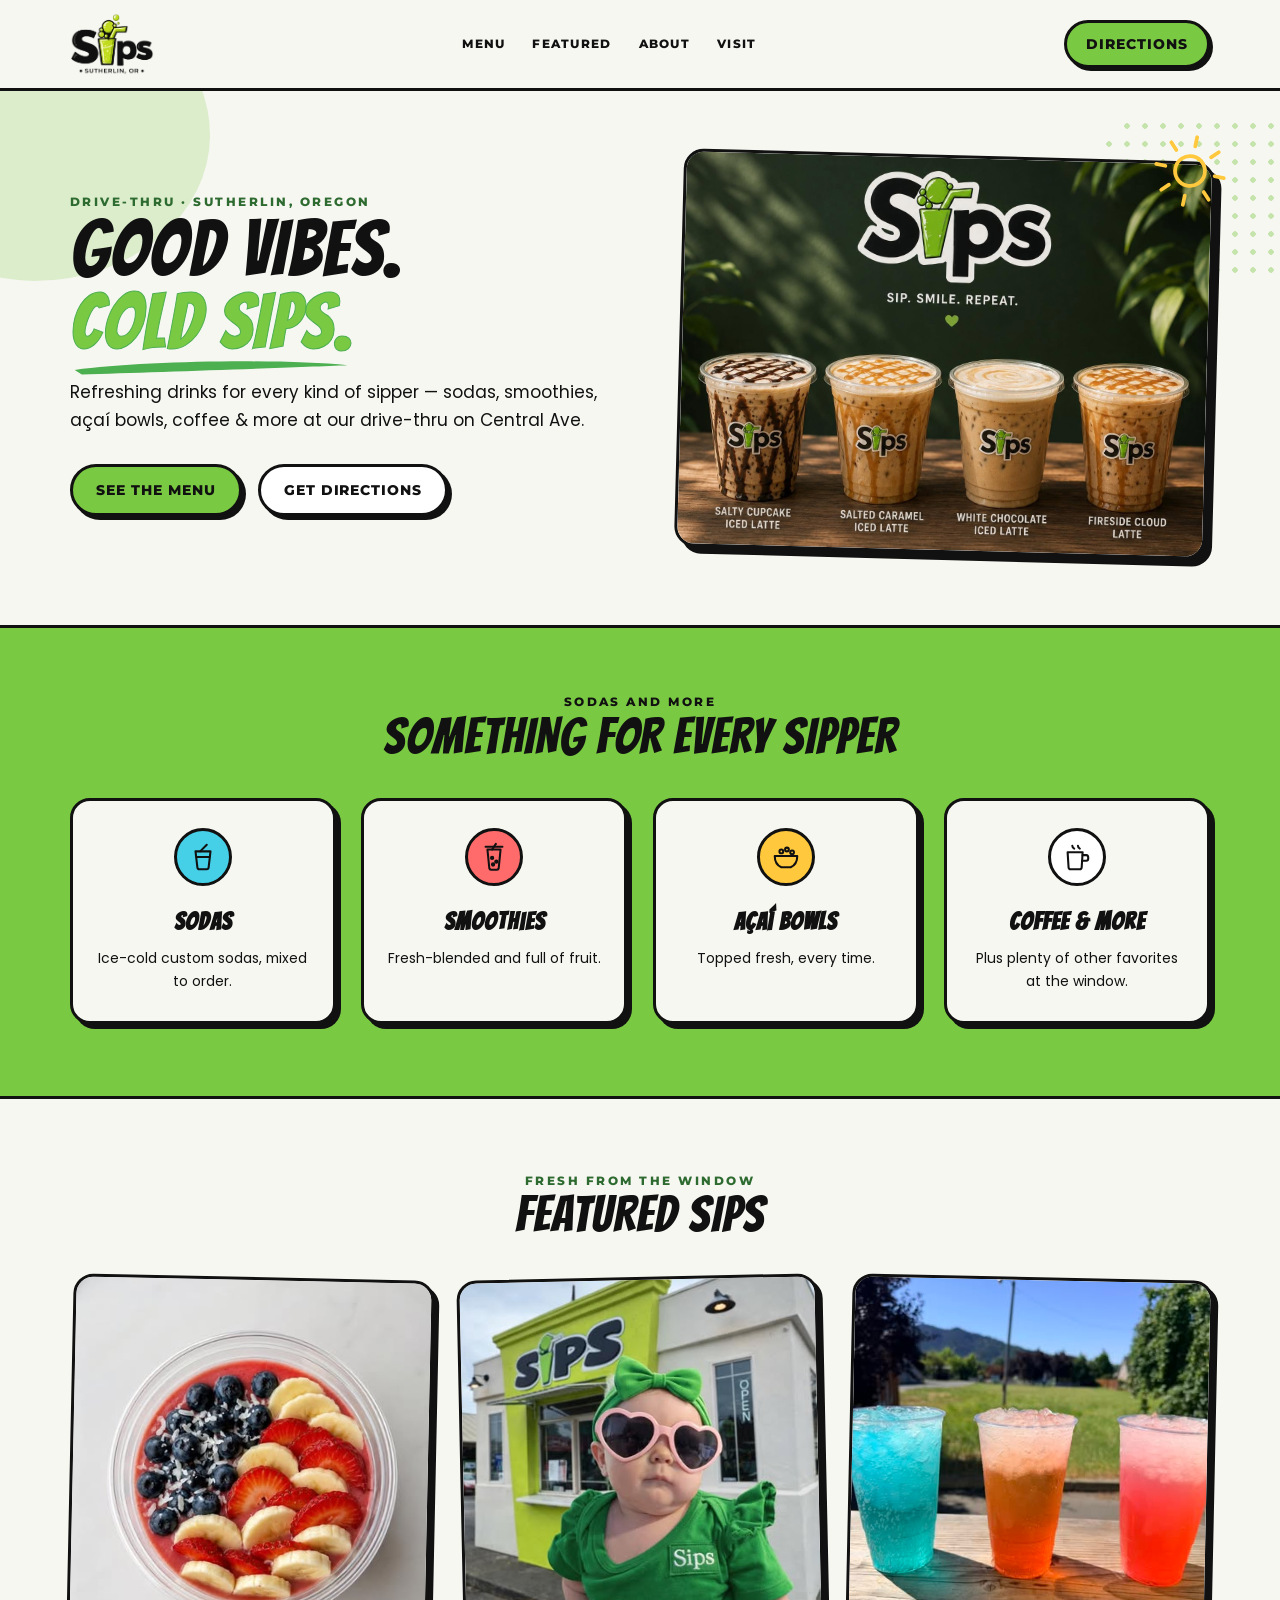
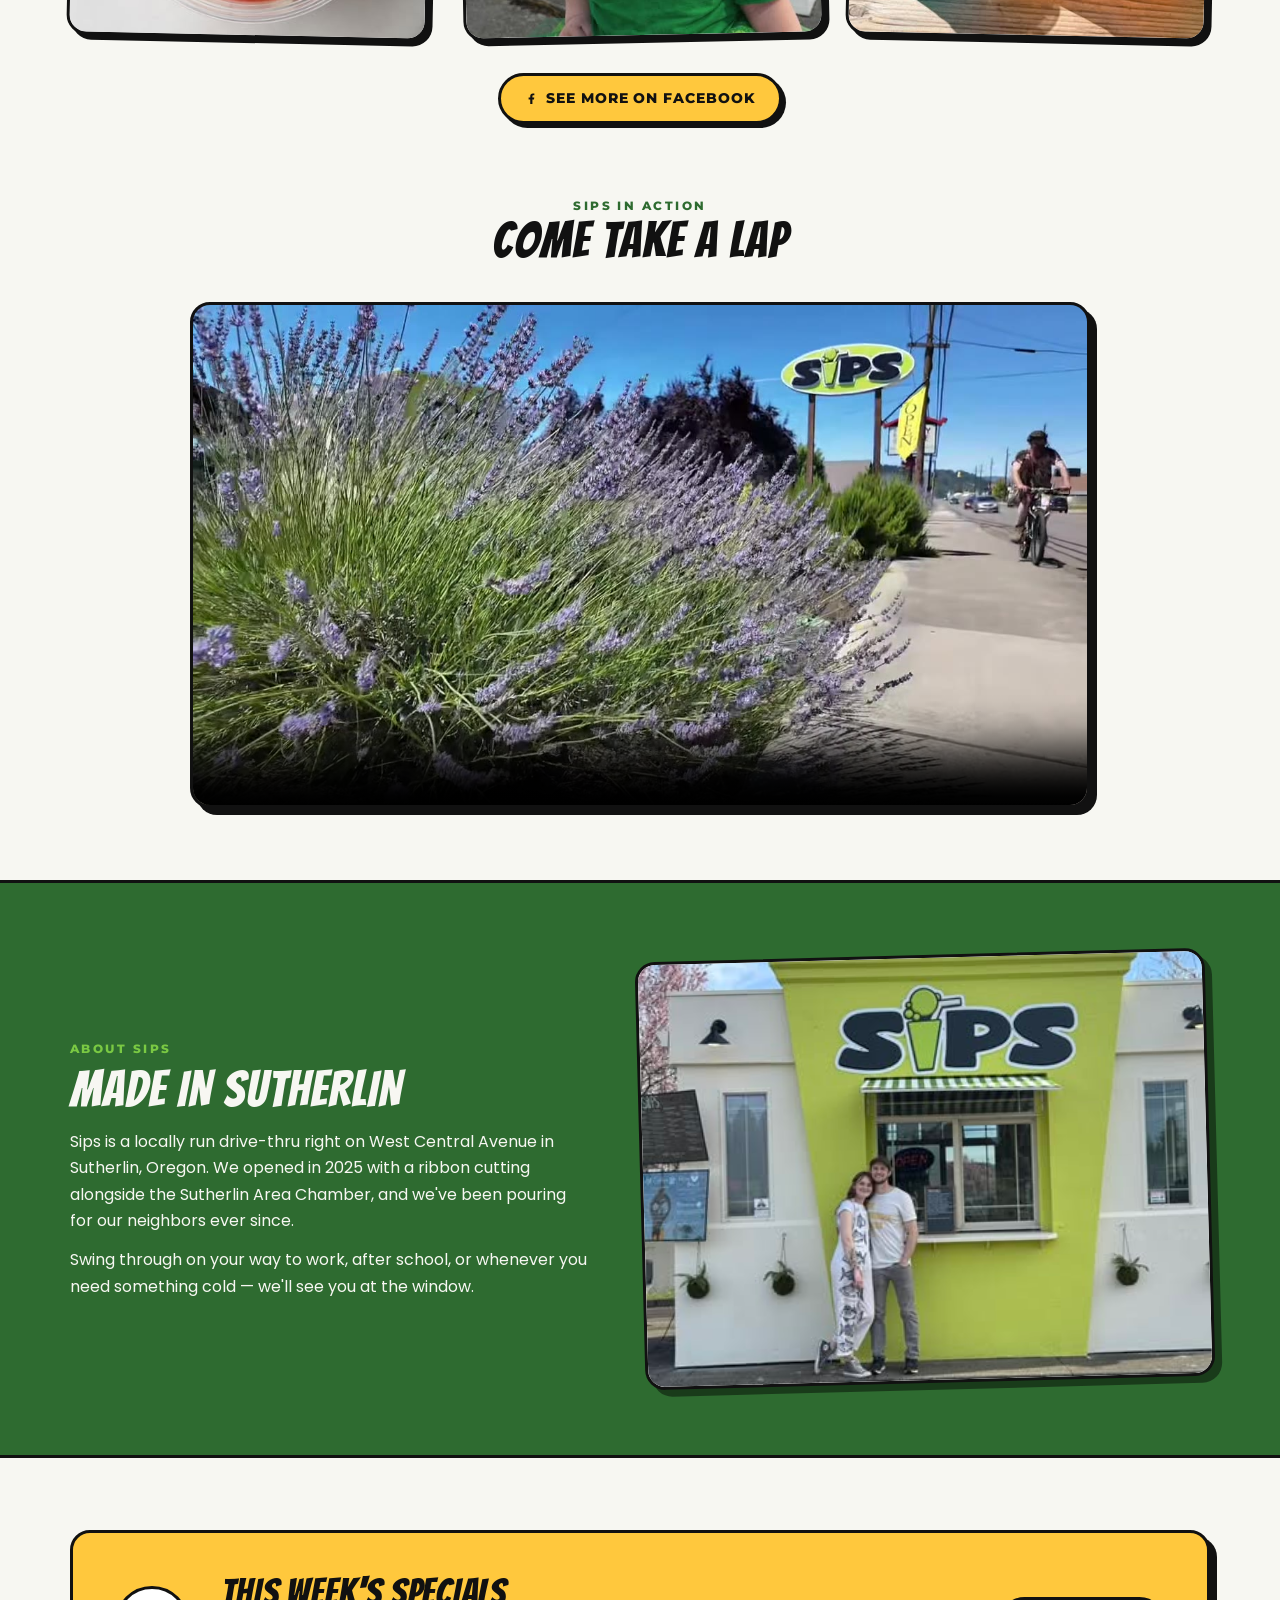
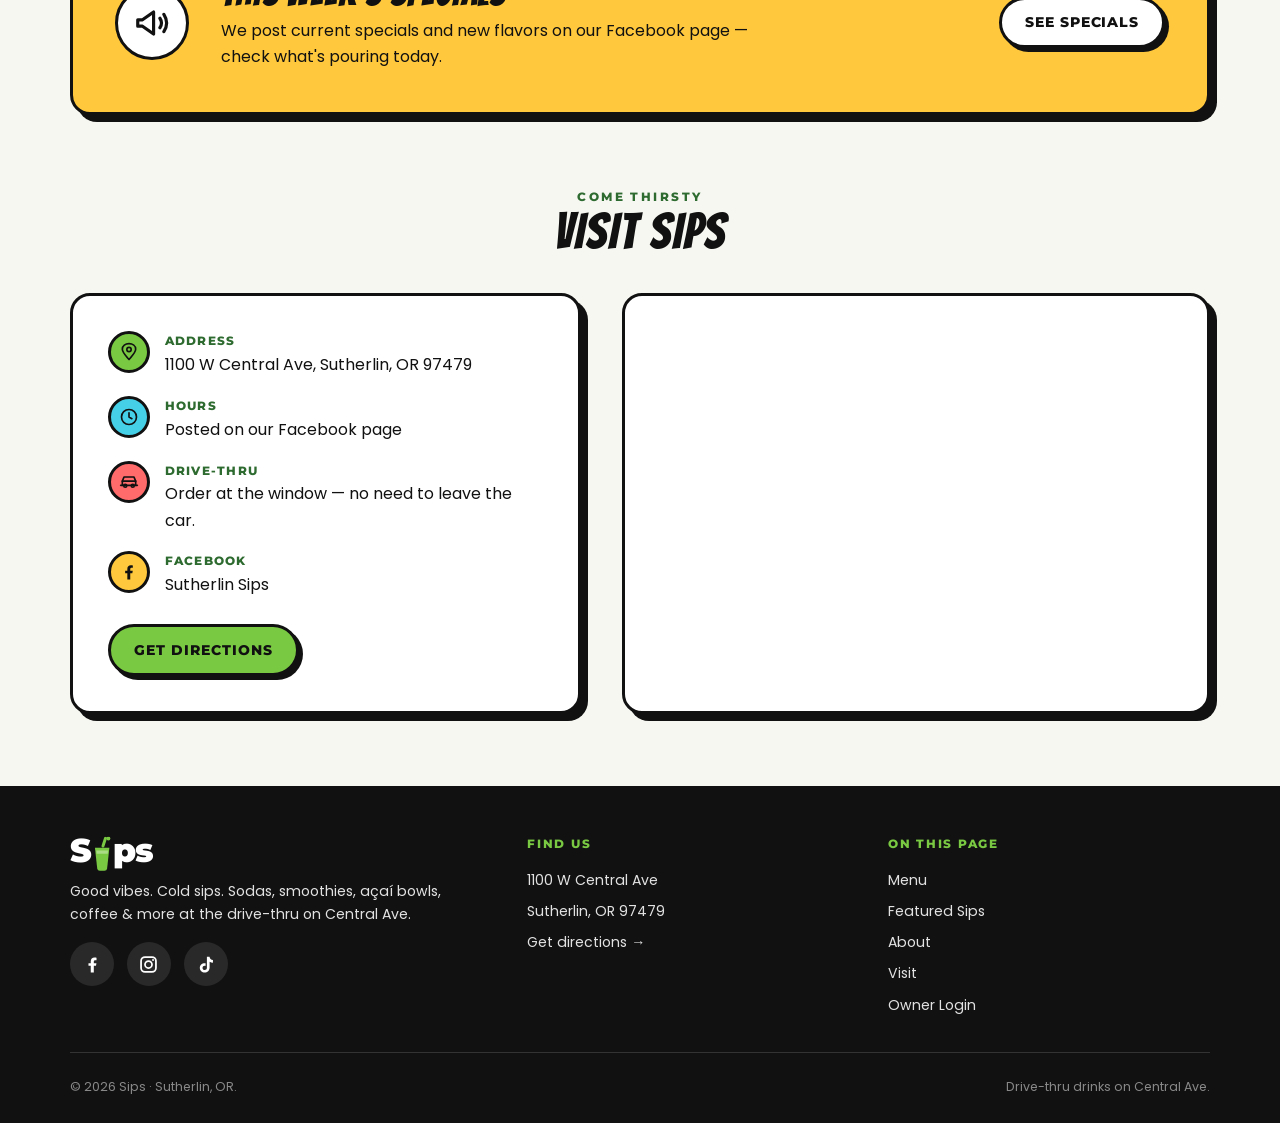
==== index.html @ de427a97 "Point site metadata at sutherlinsips.com Update og:image and the CMS site_url to the new custom doma" ====
<!DOCTYPE html>
<html lang="en">
<head>
  <meta charset="UTF-8" />
  <meta name="viewport" content="width=device-width, initial-scale=1.0" />
  <title>Sips — Sutherlin, OR | Sodas, Smoothies, Açaí Bowls &amp; More</title>
  <meta name="description" content="Good vibes. Cold sips. Sips is a drive-thru at 1100 W Central Ave in Sutherlin, Oregon serving sodas, smoothies, açaí bowls, coffee and more." />
  <meta property="og:title" content="Sips — Sutherlin, OR" />
  <meta property="og:description" content="Good vibes. Cold sips. Refreshing drinks for every kind of sipper." />
  <!-- Canonical home: sutherlinsips.com -->
  <meta property="og:image" content="https://sutherlinsips.com/assets/brand/banner.png" />
  <link rel="stylesheet" href="css/style.css" />
  <link rel="icon" type="image/svg+xml" href="assets/favicon.svg" />
</head>
<body>

  <header class="site-header">
    <div class="container header-inner">
      <!-- Real logo (assets/brand/logo.png); text wordmark shows until the file is added -->
      <a class="logo" href="#top" aria-label="Sips — Sutherlin, OR — home">
        <img class="logo-img" src="assets/brand/logo.png" alt="Sips — Sutherlin, OR" />
        <span class="logo-text"><span>S</span><svg class="logo-cup" aria-hidden="true"><use href="#logo-cup"></use></svg><span>ps</span></span>
      </a>
      <button class="nav-toggle" aria-label="Toggle navigation" aria-expanded="false">
        <span></span><span></span><span></span>
      </button>
      <nav class="main-nav" aria-label="Main navigation">
        <ul>
          <li><a href="#menu">Menu</a></li>
          <li><a href="#featured">Featured</a></li>
          <li><a href="#about">About</a></li>
          <li><a href="#visit">Visit</a></li>
        </ul>
      </nav>
      <a href="https://www.google.com/maps/dir/?api=1&amp;destination=1100+W+Central+Ave,+Sutherlin,+OR+97479" target="_blank" rel="noopener" class="btn btn-lime header-cta">Directions</a>
    </div>
  </header>

  <main id="top">

    <!-- 1. Hero -->
    <section class="hero">
      <div class="container hero-inner">
        <div class="hero-copy">
          <p class="eyebrow">Drive-thru · Sutherlin, Oregon</p>
          <h1 class="display hero-title">
            <span class="line">Good vibes.</span>
            <span class="line underlined">Cold sips.<svg class="brush-underline" aria-hidden="true"><use href="#brush"></use></svg></span>
          </h1>
          <p class="lead">Refreshing drinks for every kind of sipper — sodas, smoothies, açaí bowls, coffee &amp; more at our drive-thru on Central Ave.</p>
          <div class="hero-actions">
            <a href="#menu" class="btn btn-lime" data-edit-menu>See The Menu</a>
            <a href="https://www.google.com/maps/dir/?api=1&amp;destination=1100+W+Central+Ave,+Sutherlin,+OR+97479" target="_blank" rel="noopener" class="btn">Get Directions</a>
          </div>
        </div>
        <div class="hero-photo-wrap reveal">
          <svg class="hero-sticker" aria-hidden="true"><use href="#sun-line"></use></svg>
          <figure class="photo-frame hero-photo" data-label="Add photo: assets/photos/hero.jpg (the three drinks on the table)">
            <img src="assets/photos/hero.jpg" alt="Three colorful Sips drinks over crushed ice on a picnic table" />
          </figure>
        </div>
      </div>
    </section>

    <!-- 2. What Sips serves -->
    <section class="serves" id="menu">
      <div class="container">
        <div class="section-head">
          <p class="eyebrow">Sodas and more</p>
          <h2 class="display">Something for every sipper</h2>
        </div>
        <div class="serves-grid">
          <div class="serve-card reveal">
            <span class="badge-dot"><svg aria-hidden="true"><use href="#icon-soda"></use></svg></span>
            <h3>Sodas</h3>
            <p>Ice-cold custom sodas, mixed to order.</p>
          </div>
          <div class="serve-card reveal">
            <span class="badge-dot"><svg aria-hidden="true"><use href="#icon-smoothie"></use></svg></span>
            <h3>Smoothies</h3>
            <p>Fresh-blended and full of fruit.</p>
          </div>
          <div class="serve-card reveal">
            <span class="badge-dot"><svg aria-hidden="true"><use href="#icon-bowl"></use></svg></span>
            <h3>Açaí Bowls</h3>
            <p>Topped fresh, every time.</p>
          </div>
          <div class="serve-card reveal">
            <span class="badge-dot"><svg aria-hidden="true"><use href="#icon-coffee"></use></svg></span>
            <h3>Coffee &amp; More</h3>
            <p>Plus plenty of other favorites at the window.</p>
          </div>
        </div>
      </div>
    </section>

    <!-- 3. Featured drinks — real photos -->
    <section class="featured" id="featured">
      <div class="container">
        <div class="section-head">
          <p class="eyebrow">Fresh from the window</p>
          <h2 class="display">Featured sips</h2>
        </div>
        <div class="featured-grid">
          <figure class="photo-frame reveal" data-label="Add photo: assets/photos/featured-1.jpg (the açaí bowl)">
            <img src="assets/photos/featured-1.jpg" alt="An açaí bowl topped with blueberries, strawberries, banana, and coconut" />
          </figure>
          <figure class="photo-frame reveal" data-label="Add photo: assets/photos/featured-2.jpg (littlest Sips fan at the stand)">
            <img src="assets/photos/featured-2.jpg" alt="Sips' littlest fan in a green bow and heart sunglasses in front of the stand" />
          </figure>
          <figure class="photo-frame reveal" data-label="Add photo: assets/photos/featured-3.jpg (a drink close-up)">
            <img src="assets/photos/featured-3.jpg" alt="A featured Sips drink" />
          </figure>
        </div>
        <p class="featured-note">
          <a class="btn btn-yellow" href="https://www.facebook.com/profile.php?id=61573799062839" target="_blank" rel="noopener">
            <svg aria-hidden="true"><use href="#icon-facebook"></use></svg>
            See more on Facebook
          </a>
        </p>
      </div>
    </section>

    <!-- Sips in action — video -->
    <section class="video-section" id="video">
      <div class="container">
        <div class="section-head">
          <p class="eyebrow">Sips in action</p>
          <h2 class="display">Come take a lap</h2>
        </div>
        <figure class="photo-frame video-frame reveal" data-label="Add video: assets/video/sips.mp4 (or sips.mov)">
          <video controls playsinline preload="metadata" poster="assets/video/poster.jpg">
            <source src="assets/video/sips.mp4" type="video/mp4" />
          </video>
        </figure>
      </div>
    </section>

    <!-- 4. About Sips -->
    <section class="about" id="about">
      <div class="container about-inner">
        <div class="reveal">
          <p class="eyebrow">About Sips</p>
          <h2 class="display" data-edit-about-heading>Made in Sutherlin</h2>
          <!-- Editable via /admin — content lives in content/site.json -->
          <div data-edit-about-body>
            <p>Sips is a locally run drive-thru right on West Central Avenue in Sutherlin, Oregon. We opened in 2025 with a ribbon cutting alongside the Sutherlin Area Chamber, and we've been pouring for our neighbors ever since.</p>
            <p>Swing through on your way to work, after school, or whenever you need something cold — we'll see you at the window.</p>
          </div>
        </div>
        <figure class="photo-frame about-photo reveal" data-label="Add photo: assets/photos/about.jpg (the lime-green Sips stand)">
          <img src="assets/photos/about.jpg" alt="The lime-green Sips drive-thru stand in Sutherlin" />
        </figure>
      </div>
    </section>

    <!-- 5. Current promotion (reusable component)
         Populate ONLY with a confirmed active offer:
         replace the heading + text below and keep the same markup. -->
    <section class="promo" id="promo">
      <div class="container">
        <div class="promo-card reveal">
          <span class="promo-icon"><svg aria-hidden="true"><use href="#icon-megaphone"></use></svg></span>
          <div>
            <h2 class="display">This week's specials</h2>
            <p>We post current specials and new flavors on our Facebook page — check what's pouring today.</p>
          </div>
          <a class="btn" href="https://www.facebook.com/profile.php?id=61573799062839" target="_blank" rel="noopener" data-edit-specials>See Specials</a>
        </div>
      </div>
    </section>

    <!-- 6. Visit Sips -->
    <section class="visit" id="visit">
      <div class="container">
        <div class="section-head">
          <p class="eyebrow">Come thirsty</p>
          <h2 class="display">Visit Sips</h2>
        </div>
        <div class="visit-grid">
          <div class="visit-card reveal">
            <ul class="visit-list">
              <li>
                <span class="visit-icon"><svg aria-hidden="true"><use href="#icon-pin"></use></svg></span>
                <div>
                  <strong>Address</strong>
                  <a href="https://www.google.com/maps/search/?api=1&amp;query=1100+W+Central+Ave,+Sutherlin,+OR+97479" target="_blank" rel="noopener">1100 W Central Ave, Sutherlin, OR 97479</a>
                </div>
              </li>
              <li>
                <span class="visit-icon"><svg aria-hidden="true"><use href="#icon-clock"></use></svg></span>
                <div>
                  <strong>Hours</strong>
                  <!-- EDITABLE: replace with confirmed hours when available -->
                  <span>Posted on our <a href="https://www.facebook.com/profile.php?id=61573799062839" target="_blank" rel="noopener">Facebook page</a></span>
                </div>
              </li>
              <li>
                <span class="visit-icon"><svg aria-hidden="true"><use href="#icon-car"></use></svg></span>
                <div>
                  <strong>Drive-thru</strong>
                  <span>Order at the window — no need to leave the car.</span>
                </div>
              </li>
              <li>
                <span class="visit-icon"><svg aria-hidden="true"><use href="#icon-facebook"></use></svg></span>
                <div>
                  <strong>Facebook</strong>
                  <a href="https://www.facebook.com/profile.php?id=61573799062839" target="_blank" rel="noopener">Sutherlin Sips</a>
                </div>
              </li>
            </ul>
            <div class="visit-actions">
              <a href="https://www.google.com/maps/dir/?api=1&amp;destination=1100+W+Central+Ave,+Sutherlin,+OR+97479" target="_blank" rel="noopener" class="btn btn-lime">Get Directions</a>
            </div>
          </div>
          <div class="photo-frame map-frame reveal">
            <iframe
              src="https://www.google.com/maps?q=1100+W+Central+Ave,+Sutherlin,+OR+97479&amp;output=embed"
              title="Map to Sips, 1100 W Central Ave, Sutherlin, OR"
              loading="lazy"
              referrerpolicy="no-referrer-when-downgrade"
              allowfullscreen></iframe>
          </div>
        </div>
      </div>
    </section>

  </main>

  <!-- 7. Footer -->
  <footer class="site-footer">
    <div class="container">
      <div class="footer-grid">
        <div>
          <a class="logo logo-footer" href="#top" aria-label="Sips — Sutherlin, OR — home">
            <span class="logo-text"><span>S</span><svg class="logo-cup" aria-hidden="true"><use href="#logo-cup"></use></svg><span>ps</span></span>
          </a>
          <p>Good vibes. Cold sips. Sodas, smoothies, açaí bowls, coffee &amp; more at the drive-thru on Central Ave.</p>
          <div class="social-links">
            <a href="https://www.facebook.com/profile.php?id=61573799062839" target="_blank" rel="noopener" aria-label="Sips on Facebook"><svg><use href="#icon-facebook"></use></svg></a>
            <a href="https://www.instagram.com/sutherlinsips/" target="_blank" rel="noopener" aria-label="Sips on Instagram"><svg><use href="#icon-instagram"></use></svg></a>
            <a href="https://www.tiktok.com/@sutherlinsips" target="_blank" rel="noopener" aria-label="Sips on TikTok"><svg><use href="#icon-tiktok"></use></svg></a>
          </div>
        </div>
        <div>
          <h4>Find Us</h4>
          <ul>
            <li>1100 W Central Ave</li>
            <li>Sutherlin, OR 97479</li>
            <li><a href="https://www.google.com/maps/dir/?api=1&amp;destination=1100+W+Central+Ave,+Sutherlin,+OR+97479" target="_blank" rel="noopener">Get directions →</a></li>
          </ul>
        </div>
        <div>
          <h4>On This Page</h4>
          <ul>
            <li><a href="#menu">Menu</a></li>
            <li><a href="#featured">Featured Sips</a></li>
            <li><a href="#about">About</a></li>
            <li><a href="#visit">Visit</a></li>
            <li><a href="admin/">Owner Login</a></li>
          </ul>
        </div>
      </div>
      <div class="footer-bottom">
        <span>© <span data-year>2026</span> Sips · Sutherlin, OR.</span>
        <span>Drive-thru drinks on Central Ave.</span>
      </div>
    </div>
  </footer>

  <script src="js/main.js"></script>
  <script src="js/game.js"></script>
</body>
</html>
---- css/style.css ----
/* ============================================================
   SUTHERLIN SIPS — single-page site
   Brand system: lime · deep green · ink · cream,
   controlled aqua / coral / yellow accents,
   rounded image containers, dark outlines, offset shadows.
   Type: Bangers display · Montserrat headings · Poppins body
   ============================================================ */

@font-face {
  font-family: "Bangers";
  font-style: normal;
  font-weight: 400;
  font-display: swap;
  src: url("../assets/fonts/bangers-400.woff2") format("woff2");
}

@font-face {
  font-family: "Montserrat";
  font-style: normal;
  font-weight: 800 900;
  font-display: swap;
  src: url("../assets/fonts/montserrat-800.woff2") format("woff2");
}

@font-face {
  font-family: "Poppins";
  font-style: normal;
  font-weight: 400;
  font-display: swap;
  src: url("../assets/fonts/poppins-400.woff2") format("woff2");
}

@font-face {
  font-family: "Poppins";
  font-style: normal;
  font-weight: 500;
  font-display: swap;
  src: url("../assets/fonts/poppins-500.woff2") format("woff2");
}

@font-face {
  font-family: "Poppins";
  font-style: normal;
  font-weight: 600;
  font-display: swap;
  src: url("../assets/fonts/poppins-600.woff2") format("woff2");
}

:root {
  --lime: #7ac943;
  --green: #4caf50;
  --deep: #2e6b30;
  --ink: #111111;
  --cream: #f7f7f2;
  --white: #ffffff;
  --aqua: #45d0e8;
  --coral: #ff6b6b;
  --yellow: #ffc83d;
  --radius: 20px;
  --outline: 3px solid var(--ink);
  --shadow-offset: 7px 7px 0 var(--ink);
  --font-display: "Bangers", "Montserrat", sans-serif;
  --font-heading: "Montserrat", sans-serif;
  --font-body: "Poppins", sans-serif;
}

* {
  margin: 0;
  padding: 0;
  box-sizing: border-box;
}

html {
  scroll-behavior: smooth;
  scroll-padding-top: 90px;
}

body {
  font-family: var(--font-body);
  color: var(--ink);
  background: var(--cream);
  line-height: 1.65;
  overflow-x: hidden;
}

img,
svg,
iframe {
  max-width: 100%;
  display: block;
}

a {
  color: inherit;
  text-decoration: none;
}

ul {
  list-style: none;
}

.container {
  width: min(1140px, 92%);
  margin-inline: auto;
}

/* ---------- Type ---------- */

.display {
  font-family: var(--font-display);
  font-weight: 400;
  letter-spacing: 0.02em;
  line-height: 0.95;
  text-transform: uppercase;
}

h1.display {
  font-size: clamp(2.9rem, 6.5vw, 4.8rem);
}

h2.display {
  font-size: clamp(2.1rem, 4.5vw, 3.1rem);
}

.eyebrow {
  font-family: var(--font-heading);
  font-weight: 800;
  text-transform: uppercase;
  letter-spacing: 0.2em;
  font-size: 0.78rem;
  color: var(--deep);
}

.lead {
  font-size: 1.06rem;
  max-width: 50ch;
}

/* ---------- Buttons ---------- */

.btn {
  display: inline-flex;
  align-items: center;
  gap: 0.5em;
  font-family: var(--font-heading);
  font-weight: 800;
  font-size: 0.85rem;
  letter-spacing: 0.07em;
  text-transform: uppercase;
  padding: 0.85em 1.7em;
  border-radius: 999px;
  border: var(--outline);
  box-shadow: 4px 4px 0 var(--ink);
  cursor: pointer;
  transition: transform 0.12s ease, box-shadow 0.12s ease;
  background: var(--white);
  color: var(--ink);
}

.btn:hover {
  transform: translate(2px, 2px);
  box-shadow: 2px 2px 0 var(--ink);
}

.btn:active {
  transform: translate(4px, 4px);
  box-shadow: 0 0 0 var(--ink);
}

.btn-lime {
  background: var(--lime);
}

.btn-yellow {
  background: var(--yellow);
}

.btn svg {
  width: 1.1em;
  height: 1.1em;
}

/* ---------- Header ---------- */

.site-header {
  position: sticky;
  top: 0;
  z-index: 50;
  background: var(--cream);
  border-bottom: var(--outline);
}

.header-inner {
  display: flex;
  align-items: center;
  justify-content: space-between;
  gap: 1.4rem;
  padding: 0.8rem 0;
}

.logo {
  display: inline-flex;
  align-items: center;
  font-family: var(--font-heading);
  font-weight: 900;
  font-size: 2.05rem;
  letter-spacing: -0.03em;
  line-height: 1;
}

/* Real logo image; on the light header, multiply hides a white background */
.logo-img {
  height: 62px;
  width: auto;
  mix-blend-mode: multiply;
}

/* Text wordmark fallback — shown only until assets/brand/logo.png exists */
.logo .logo-text {
  display: none;
  align-items: baseline;
}

.logo.logo-missing .logo-img {
  display: none;
}

.logo.logo-missing .logo-text,
.logo-footer .logo-text {
  display: inline-flex;
}

.logo .logo-cup {
  width: 0.62em;
  height: 1.06em;
  margin: 0 0.03em;
  align-self: flex-end;
  transform: translateY(0.08em);
}

.main-nav ul {
  display: flex;
  gap: 1.7rem;
}

.main-nav a {
  font-family: var(--font-heading);
  font-weight: 800;
  font-size: 0.78rem;
  letter-spacing: 0.1em;
  text-transform: uppercase;
  padding: 0.4rem 0;
  transition: color 0.15s ease;
}

.main-nav a:hover {
  color: var(--deep);
}

.header-cta {
  box-shadow: 3px 3px 0 var(--ink);
  padding: 0.7em 1.4em;
}

.nav-toggle {
  display: none;
  background: none;
  border: 0;
  cursor: pointer;
  padding: 0.4rem;
}

.nav-toggle span {
  display: block;
  width: 26px;
  height: 3px;
  background: var(--ink);
  margin: 5px 0;
  border-radius: 2px;
}

/* ---------- Photo frames ---------- */

.photo-frame {
  position: relative;
  border: var(--outline);
  border-radius: var(--radius);
  overflow: hidden;
  background: var(--white);
  box-shadow: var(--shadow-offset);
}

.photo-frame img {
  width: 100%;
  height: 100%;
  object-fit: cover;
  display: block;
}

/* Missing-photo state: shown until a real photo file is added */
.photo-frame.missing img {
  display: none;
}

.photo-frame.missing::after {
  content: "📷  " attr(data-label);
  position: absolute;
  inset: 0;
  display: grid;
  place-items: center;
  padding: 1rem;
  text-align: center;
  font-family: var(--font-heading);
  font-weight: 800;
  font-size: 0.8rem;
  letter-spacing: 0.06em;
  text-transform: uppercase;
  color: var(--deep);
  background:
    repeating-linear-gradient(
      -45deg,
      rgba(122, 201, 67, 0.12),
      rgba(122, 201, 67, 0.12) 14px,
      rgba(122, 201, 67, 0.22) 14px,
      rgba(122, 201, 67, 0.22) 28px
    ),
    var(--cream);
}

/* ---------- Hero ---------- */

.hero {
  padding: 4rem 0 4.5rem;
  position: relative;
}

/* Organic lime blob + halftone dots, echoing the banner artwork */
.hero::before {
  content: "";
  position: absolute;
  top: -90px;
  left: -110px;
  width: 320px;
  height: 280px;
  background: var(--lime);
  opacity: 0.22;
  border-radius: 58% 42% 55% 45% / 55% 48% 52% 45%;
  pointer-events: none;
}

.hero::after {
  content: "";
  position: absolute;
  top: 26px;
  right: -50px;
  width: 230px;
  height: 160px;
  background-image: radial-gradient(var(--lime) 2.5px, transparent 3px);
  background-size: 18px 18px;
  opacity: 0.4;
  border-radius: 40px;
  pointer-events: none;
}

.hero-inner {
  position: relative;
  z-index: 1;
  display: grid;
  grid-template-columns: 1.05fr 1fr;
  gap: 3.2rem;
  align-items: center;
}

.hero-title .line {
  display: block;
  white-space: nowrap;
}

.hero .lead {
  margin: 1.3rem 0 1.8rem;
}

.hero-actions {
  display: flex;
  flex-wrap: wrap;
  gap: 1rem;
}

.hero-photo {
  aspect-ratio: 4 / 3;
  rotate: 1.5deg;
}

.hero-photo-wrap {
  position: relative;
}

.hero-sticker {
  position: absolute;
  width: 84px;
  height: 84px;
  right: -22px;
  top: -26px;
  rotate: 12deg;
  z-index: 2;
}

/* "Cold sips." in lime, per the banner artwork */
.hero-title .underlined {
  position: relative;
  display: inline-block;
  color: var(--lime);
  -webkit-text-stroke: 1px var(--green);
}

.brush-underline {
  position: absolute;
  left: 0;
  bottom: -0.26em;
  width: 100%;
  height: 0.3em;
  color: var(--green);
}

/* ---------- Section headers ---------- */

.section-head {
  text-align: center;
  margin-bottom: 2.4rem;
}

.section-head .lead {
  margin: 0.7rem auto 0;
}

/* ---------- Serves ---------- */

.serves {
  background: var(--lime);
  border-top: var(--outline);
  border-bottom: var(--outline);
  padding: 4rem 0 4.5rem;
}

.serves .eyebrow {
  color: var(--ink);
}

.serves-grid {
  display: grid;
  grid-template-columns: repeat(4, 1fr);
  gap: 1.6rem;
}

.serve-card {
  background: var(--cream);
  border: var(--outline);
  border-radius: var(--radius);
  box-shadow: 5px 5px 0 var(--ink);
  padding: 1.7rem 1.4rem;
  text-align: center;
  transition: transform 0.15s ease, box-shadow 0.15s ease;
}

.serve-card:hover {
  transform: translate(-2px, -2px);
  box-shadow: 7px 7px 0 var(--ink);
}

.serve-card .badge-dot {
  width: 58px;
  height: 58px;
  margin: 0 auto 1rem;
  border-radius: 50%;
  border: var(--outline);
  display: grid;
  place-items: center;
}

.serve-card:nth-child(1) .badge-dot { background: var(--aqua); }
.serve-card:nth-child(2) .badge-dot { background: var(--coral); }
.serve-card:nth-child(3) .badge-dot { background: var(--yellow); }
.serve-card:nth-child(4) .badge-dot { background: var(--white); }

.serve-card .badge-dot svg {
  width: 30px;
  height: 30px;
  color: var(--ink);
}

.serve-card h3 {
  font-family: var(--font-display);
  font-size: 1.5rem;
  letter-spacing: 0.04em;
}

.serve-card p {
  font-size: 0.87rem;
  margin-top: 0.35rem;
}

/* ---------- Featured photos ---------- */

.featured {
  padding: 4.5rem 0;
}

.featured-grid {
  display: grid;
  grid-template-columns: repeat(3, 1fr);
  gap: 1.8rem;
}

.featured-grid .photo-frame {
  aspect-ratio: 1 / 1;
  box-shadow: 5px 5px 0 var(--ink);
}

.featured-grid .photo-frame:nth-child(even) {
  rotate: -1.2deg;
}

.featured-grid .photo-frame:nth-child(odd) {
  rotate: 1.2deg;
}

.featured-note {
  text-align: center;
  margin-top: 2.2rem;
}

/* ---------- Video ---------- */

.video-section {
  padding: 0 0 4.5rem;
}

.video-frame {
  aspect-ratio: 16 / 9;
  max-width: 900px;
  margin-inline: auto;
  background: var(--ink);
}

.video-frame video {
  width: 100%;
  height: 100%;
  object-fit: cover;
  display: block;
}

.video-frame.missing video {
  display: none;
}

/* Hide the video section when no video is playable */
.video-section.hidden {
  display: none;
}

/* ---------- About ---------- */

.about {
  background: var(--deep);
  color: var(--cream);
  border-top: var(--outline);
  border-bottom: var(--outline);
  padding: 4.5rem 0;
}

.about-inner {
  display: grid;
  grid-template-columns: 1fr 1.1fr;
  gap: 3.2rem;
  align-items: center;
}

.about .eyebrow {
  color: var(--lime);
}

.about h2 {
  margin: 0.4rem 0 1rem;
}

.about p + p {
  margin-top: 0.8rem;
}

.about-photo {
  aspect-ratio: 4 / 3;
  rotate: -1.5deg;
  box-shadow: 7px 7px 0 rgba(0, 0, 0, 0.45);
}

/* ---------- Promo ---------- */

.promo {
  padding: 4.5rem 0 0;
}

.promo-card {
  background: var(--yellow);
  border: var(--outline);
  border-radius: var(--radius);
  box-shadow: var(--shadow-offset);
  padding: 2.6rem;
  display: grid;
  grid-template-columns: auto 1fr auto;
  gap: 2rem;
  align-items: center;
}

.promo-card .promo-icon {
  width: 74px;
  height: 74px;
  border-radius: 50%;
  border: var(--outline);
  background: var(--white);
  display: grid;
  place-items: center;
  flex-shrink: 0;
}

.promo-card .promo-icon svg {
  width: 38px;
  height: 38px;
}

.promo-card h2 {
  font-size: clamp(1.7rem, 3.2vw, 2.4rem);
}

.promo-card p {
  margin-top: 0.4rem;
  max-width: 54ch;
}

/* ---------- Visit ---------- */

.visit {
  padding: 4.5rem 0;
}

.visit-grid {
  display: grid;
  grid-template-columns: 1fr 1.15fr;
  gap: 2.6rem;
  align-items: stretch;
}

.visit-card {
  background: var(--white);
  border: var(--outline);
  border-radius: var(--radius);
  box-shadow: var(--shadow-offset);
  padding: 2.2rem;
}

.visit-card h2 {
  margin-bottom: 1.2rem;
}

.visit-list {
  display: grid;
  gap: 1.1rem;
}

.visit-list li {
  display: flex;
  gap: 0.9rem;
  align-items: flex-start;
}

.visit-list .visit-icon {
  width: 42px;
  height: 42px;
  flex-shrink: 0;
  border-radius: 50%;
  border: var(--outline);
  background: var(--lime);
  display: grid;
  place-items: center;
}

.visit-list li:nth-child(2) .visit-icon { background: var(--aqua); }
.visit-list li:nth-child(3) .visit-icon { background: var(--coral); }
.visit-list li:nth-child(4) .visit-icon { background: var(--yellow); }

.visit-list svg {
  width: 20px;
  height: 20px;
  color: var(--ink);
}

.visit-list strong {
  font-family: var(--font-heading);
  font-weight: 800;
  font-size: 0.78rem;
  letter-spacing: 0.1em;
  text-transform: uppercase;
  display: block;
  color: var(--deep);
}

.visit-list a:hover {
  text-decoration: underline;
}

.visit-actions {
  display: flex;
  flex-wrap: wrap;
  gap: 0.9rem;
  margin-top: 1.6rem;
}

.map-frame {
  overflow: hidden;
  min-height: 340px;
}

.map-frame iframe {
  width: 100%;
  height: 100%;
  min-height: 340px;
  border: 0;
}

/* ---------- Footer ---------- */

.site-footer {
  background: var(--ink);
  color: rgba(255, 255, 255, 0.88);
  padding: 3rem 0 1.6rem;
}

.footer-grid {
  display: grid;
  grid-template-columns: 1.3fr 1fr 1fr;
  gap: 2.4rem;
  padding-bottom: 2.2rem;
  border-bottom: 1px solid rgba(255, 255, 255, 0.14);
}

.site-footer .logo {
  color: var(--white);
  margin-bottom: 0.7rem;
}

.site-footer p {
  font-size: 0.88rem;
}

.footer-grid h4 {
  font-family: var(--font-heading);
  font-weight: 800;
  font-size: 0.78rem;
  letter-spacing: 0.14em;
  text-transform: uppercase;
  color: var(--lime);
  margin-bottom: 0.9rem;
}

.footer-grid ul {
  display: grid;
  gap: 0.5rem;
  font-size: 0.88rem;
}

.footer-grid a:hover {
  color: var(--lime);
}

.social-links {
  display: flex;
  gap: 0.8rem;
  margin-top: 1rem;
}

.social-links a {
  display: grid;
  place-items: center;
  width: 44px;
  height: 44px;
  border-radius: 50%;
  background: rgba(255, 255, 255, 0.1);
  color: var(--white);
  transition: background 0.15s ease, transform 0.15s ease;
}

.social-links a:hover {
  background: var(--lime);
  color: var(--ink);
  transform: translateY(-3px);
}

.social-links svg {
  width: 21px;
  height: 21px;
}

.footer-bottom {
  padding-top: 1.5rem;
  display: flex;
  justify-content: space-between;
  gap: 1rem;
  font-size: 0.78rem;
  color: rgba(255, 255, 255, 0.5);
}

/* ---------- Secret Sips Catch (hidden game) ---------- */

.sc-overlay {
  position: fixed;
  inset: 0;
  z-index: 999;
  display: flex;
  flex-direction: column;
  background:
    radial-gradient(rgba(122, 201, 67, 0.14) 2.5px, transparent 3px);
  background-size: 22px 22px;
  background-color: var(--cream);
}

.sc-topbar {
  display: flex;
  align-items: center;
  gap: 1.2rem;
  padding: 0.8rem 1.2rem;
  border-bottom: var(--outline);
  background: var(--cream);
}

.sc-title {
  font-size: 1.5rem;
}

.sc-score {
  font-family: var(--font-heading);
  font-weight: 800;
  font-size: 0.9rem;
  text-transform: uppercase;
  letter-spacing: 0.06em;
  margin-left: auto;
}

.sc-lives {
  display: flex;
  gap: 0.3rem;
}

.sc-life {
  width: 26px;
  height: 26px;
  color: var(--coral);
}

.sc-life.lost {
  color: rgba(17, 17, 17, 0.15);
}

.sc-close {
  font-size: 1.8rem;
  line-height: 1;
  background: var(--white);
  border: var(--outline);
  border-radius: 50%;
  width: 42px;
  height: 42px;
  cursor: pointer;
  box-shadow: 3px 3px 0 var(--ink);
}

.sc-arena {
  position: relative;
  flex: 1;
  overflow: hidden;
  touch-action: none;
  cursor: none;
}

.sc-cup {
  position: absolute;
  bottom: 6px;
  left: 0;
  width: 96px;
  height: 110px;
  will-change: transform;
  pointer-events: none;
}

.sc-item {
  position: absolute;
  top: 0;
  width: 52px;
  height: 52px;
  padding: 7px;
  border-radius: 50%;
  border: var(--outline);
  box-shadow: 3px 3px 0 rgba(17, 17, 17, 0.5);
  will-change: transform;
  pointer-events: none;
}

.sc-item svg {
  width: 100%;
  height: 100%;
}

.sc-item.sc-caught {
  transition: scale 0.22s ease, opacity 0.22s ease;
  scale: 1.6;
  opacity: 0;
}

.sc-modal {
  position: absolute;
  inset: 0;
  display: grid;
  place-items: center;
  padding: 1.5rem;
  background: rgba(247, 247, 242, 0.75);
  z-index: 3;
}

.sc-card {
  max-width: 460px;
  background: var(--white);
  border: var(--outline);
  border-radius: var(--radius);
  box-shadow: var(--shadow-offset);
  padding: 2.2rem;
  text-align: center;
}

.sc-card h2 {
  font-size: 2rem;
  margin-bottom: 0.7rem;
}

.sc-card p {
  font-size: 0.95rem;
}

.sc-card-actions {
  display: flex;
  flex-wrap: wrap;
  justify-content: center;
  gap: 0.9rem;
  margin-top: 1.5rem;
}

/* ---------- Reveal ---------- */

.reveal {
  opacity: 0;
  transform: translateY(22px);
  transition: opacity 0.6s ease, transform 0.6s ease;
}

.reveal.visible {
  opacity: 1;
  transform: none;
}

@media (prefers-reduced-motion: reduce) {
  .reveal {
    opacity: 1;
    transform: none;
    transition: none;
  }
}

/* ---------- Responsive ---------- */

@media (max-width: 960px) {
  .hero-inner,
  .about-inner,
  .visit-grid {
    grid-template-columns: 1fr;
  }

  .serves-grid {
    grid-template-columns: repeat(2, 1fr);
  }

  .featured-grid {
    grid-template-columns: repeat(2, 1fr);
  }

  .hero-sticker {
    right: 6px;
  }
}

@media (max-width: 700px) {
  .nav-toggle {
    display: block;
  }

  .main-nav {
    position: absolute;
    top: 100%;
    left: 0;
    right: 0;
    background: var(--cream);
    border-bottom: var(--outline);
    max-height: 0;
    overflow: hidden;
    transition: max-height 0.25s ease;
  }

  .main-nav.open {
    max-height: 360px;
  }

  .main-nav ul {
    flex-direction: column;
    gap: 0;
    padding: 0.7rem 0;
  }

  .main-nav a {
    display: block;
    padding: 0.75rem 1.6rem;
  }

  .header-cta {
    display: none;
  }

  .featured-grid {
    grid-template-columns: 1fr;
  }

  .promo-card {
    grid-template-columns: 1fr;
    text-align: center;
  }

  .promo-card .promo-icon,
  .promo-card .btn {
    justify-self: center;
  }

  .footer-grid {
    grid-template-columns: 1fr;
  }

  .footer-bottom {
    flex-direction: column;
    text-align: center;
  }
}
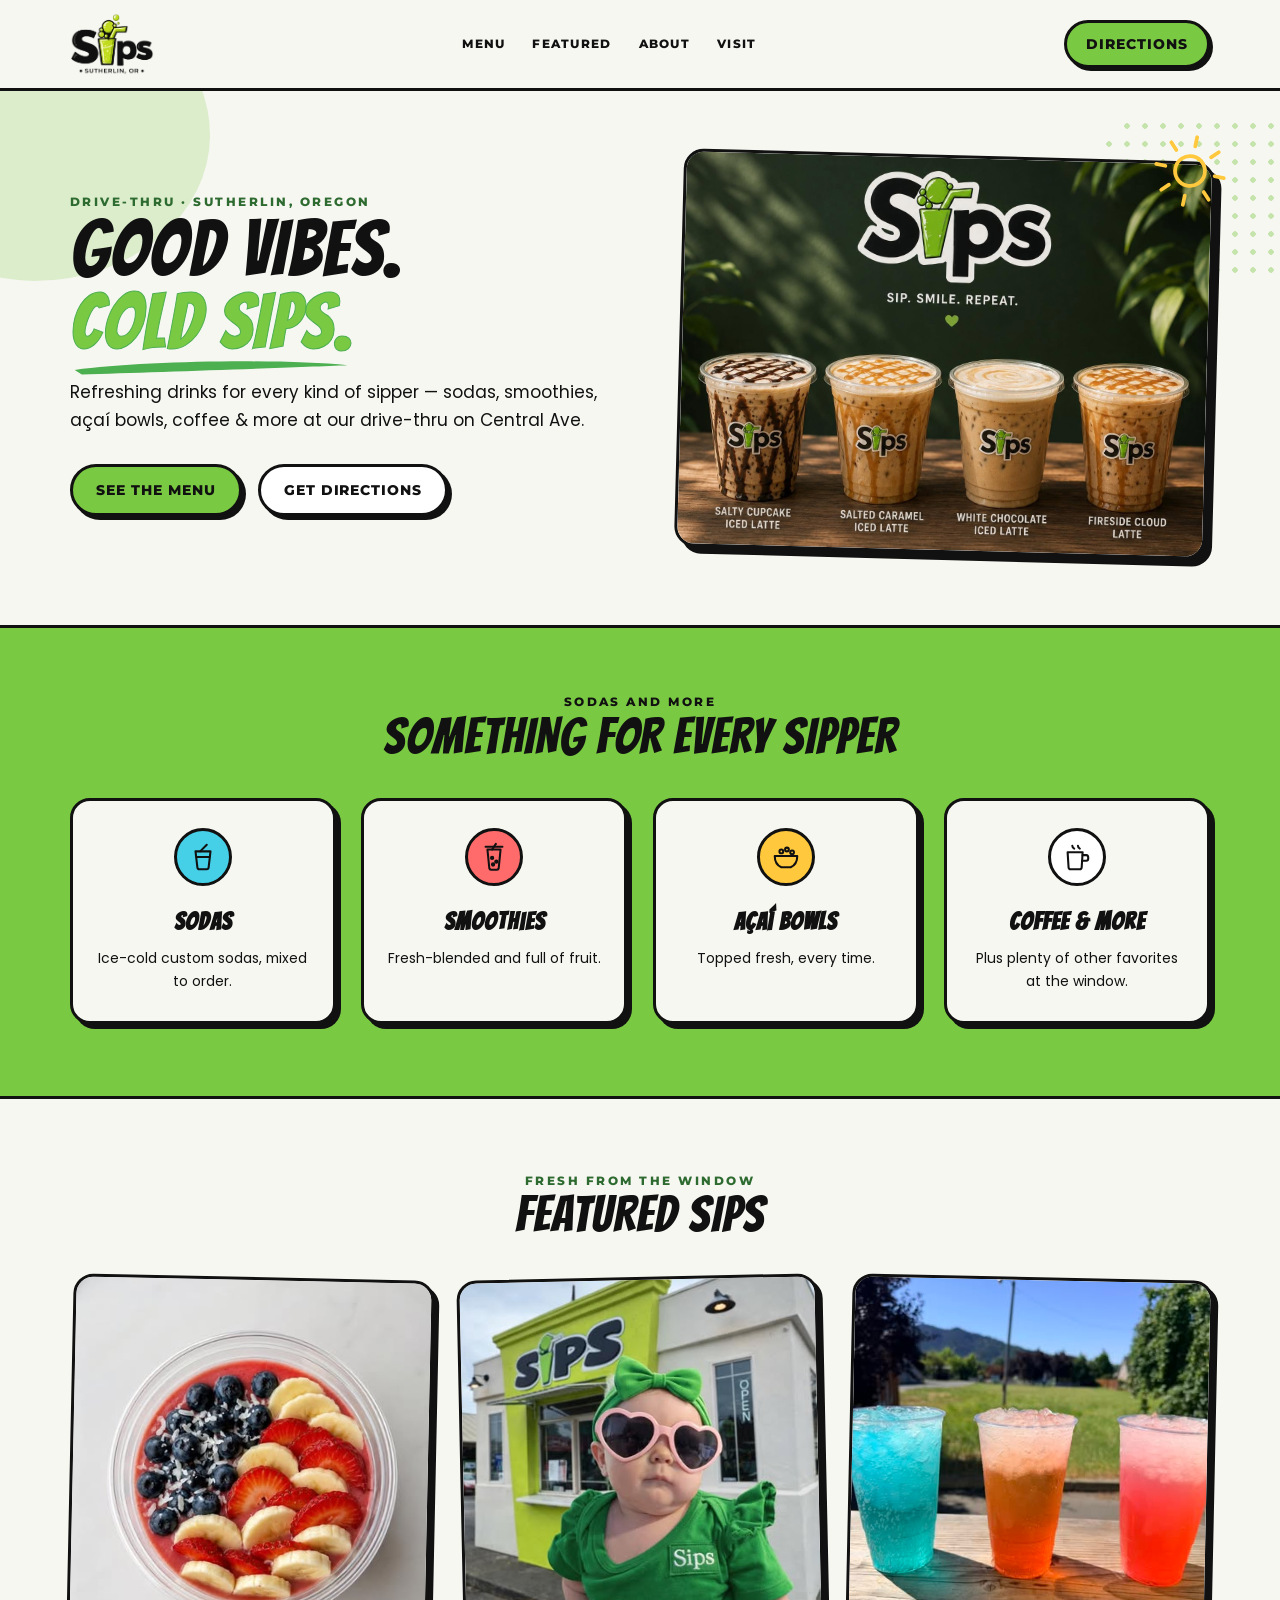
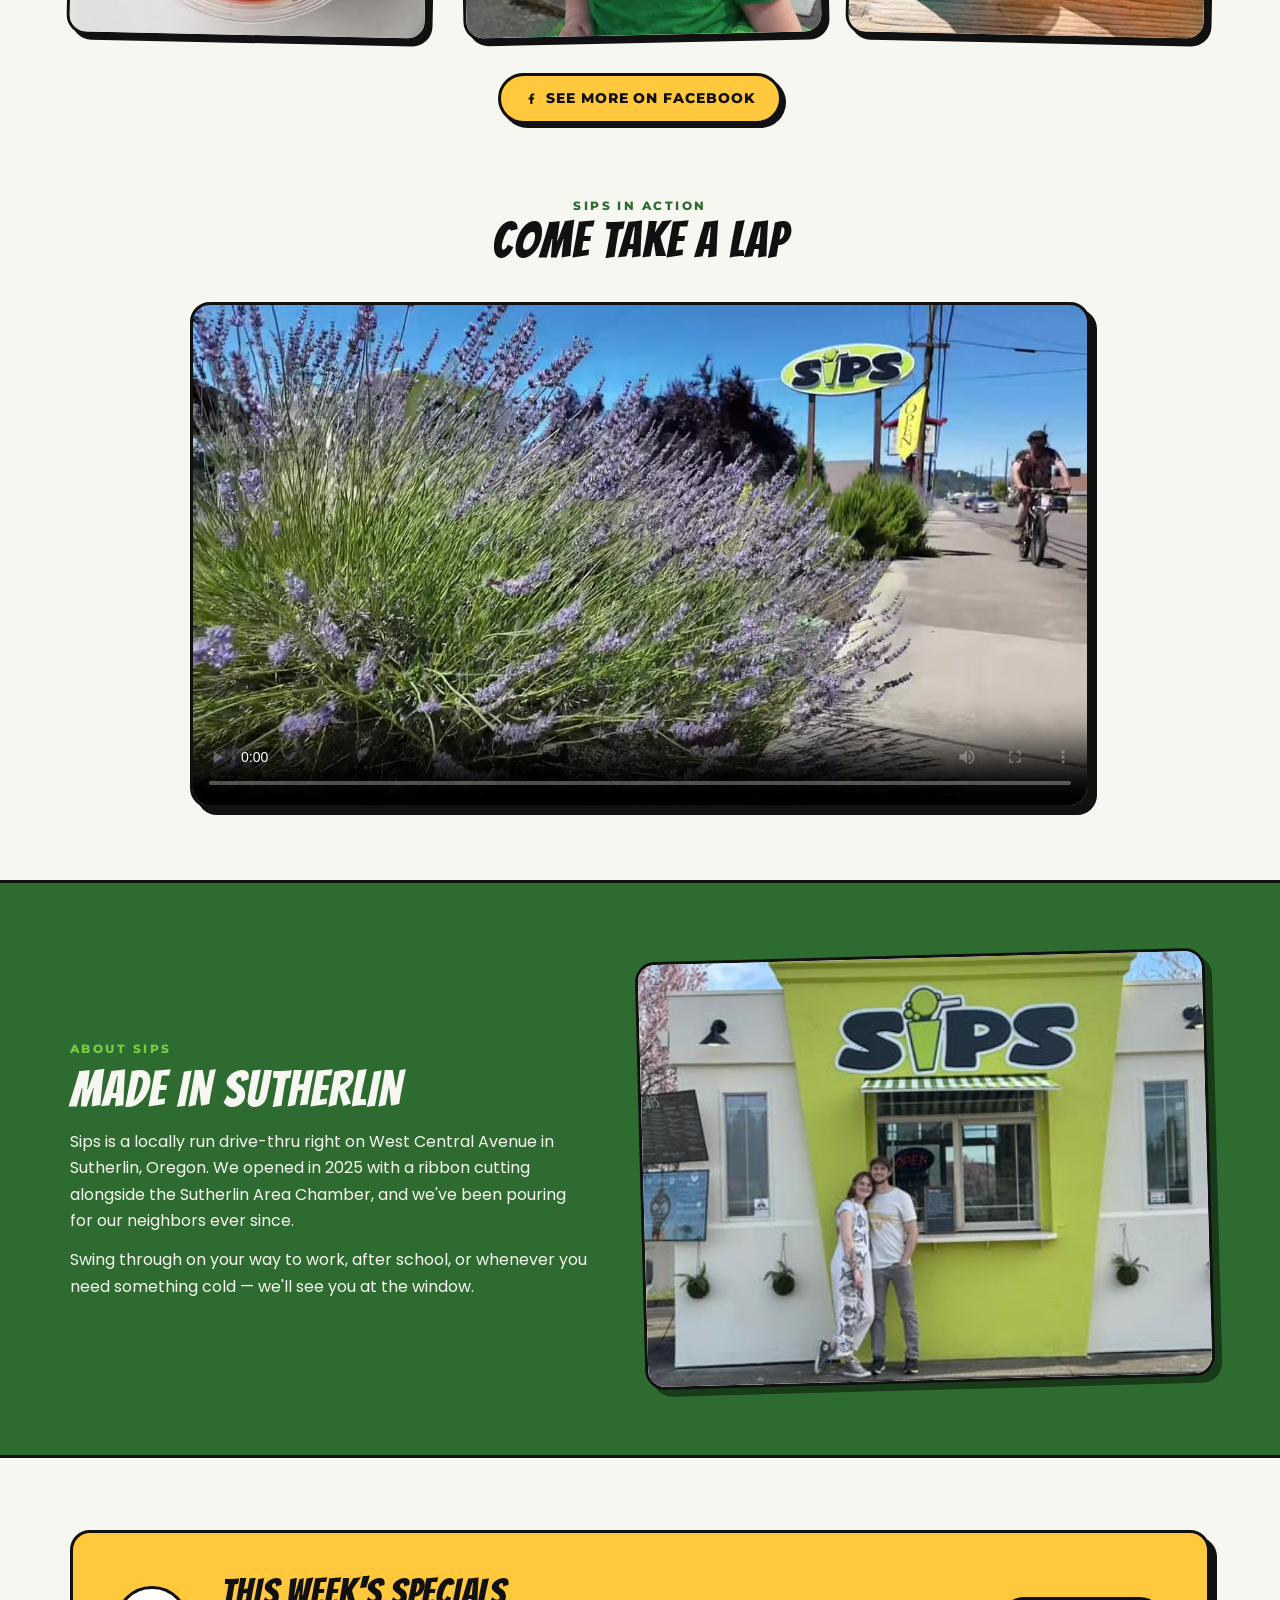
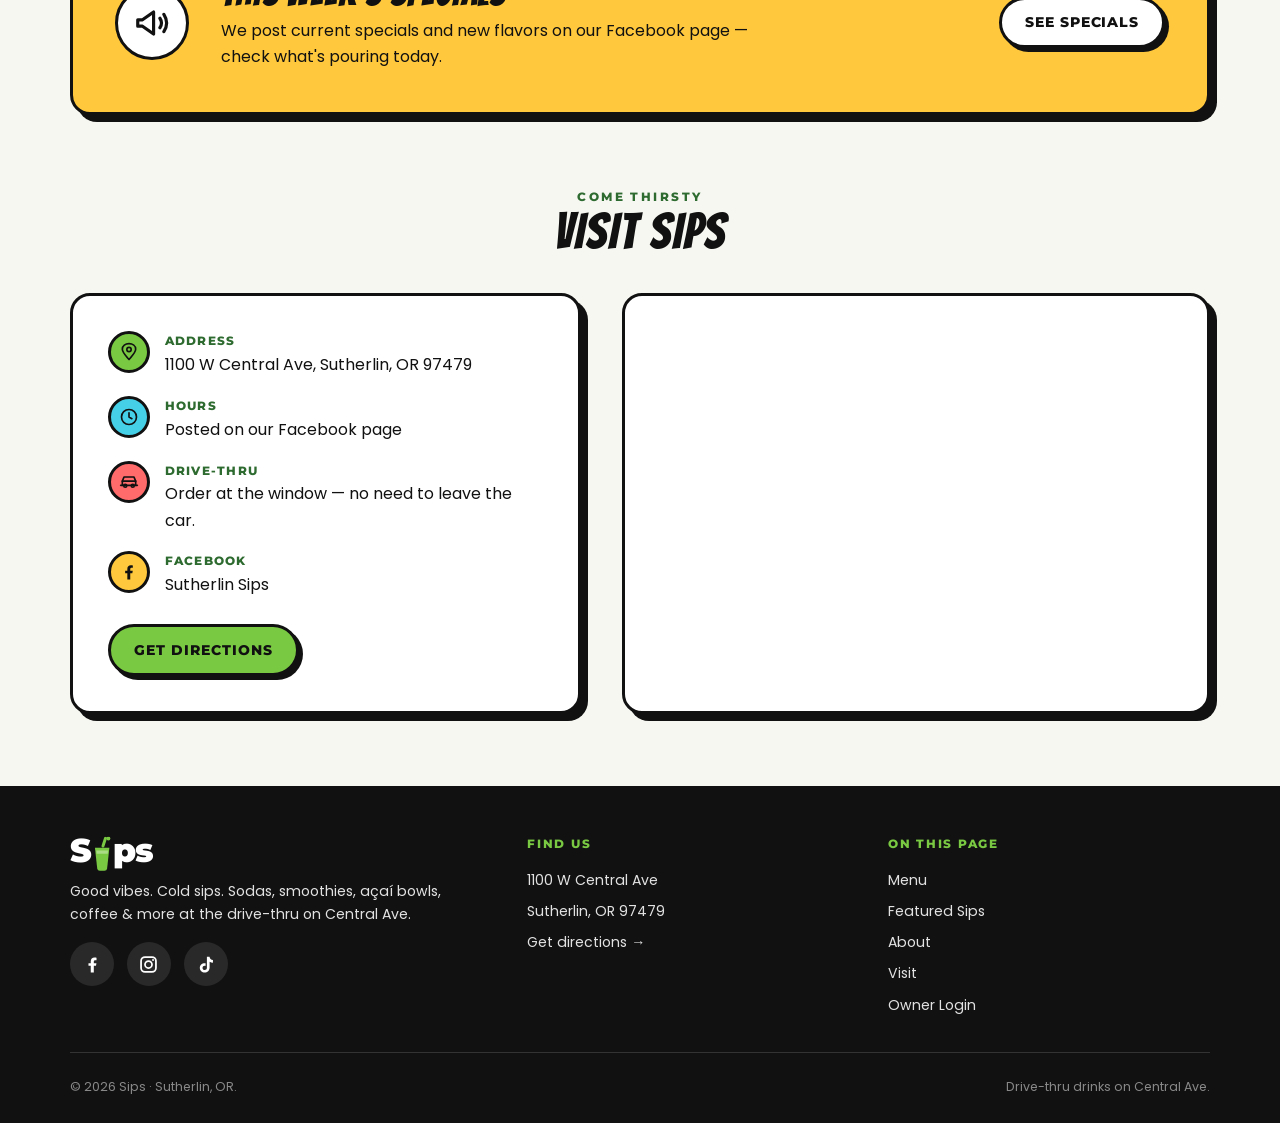
==== commit 6688a877: "Cache-bust the Owner Login link Browsers holding a pre-no-cache copy of /admin/ replay stale sign-in" ====
--- a/index.html
+++ b/index.html
@@ -258,7 +258,7 @@
             <li><a href="#featured">Featured Sips</a></li>
             <li><a href="#about">About</a></li>
             <li><a href="#visit">Visit</a></li>
-            <li><a href="admin/">Owner Login</a></li>
+            <li><a href="admin/?v=2">Owner Login</a></li>
           </ul>
         </div>
       </div>
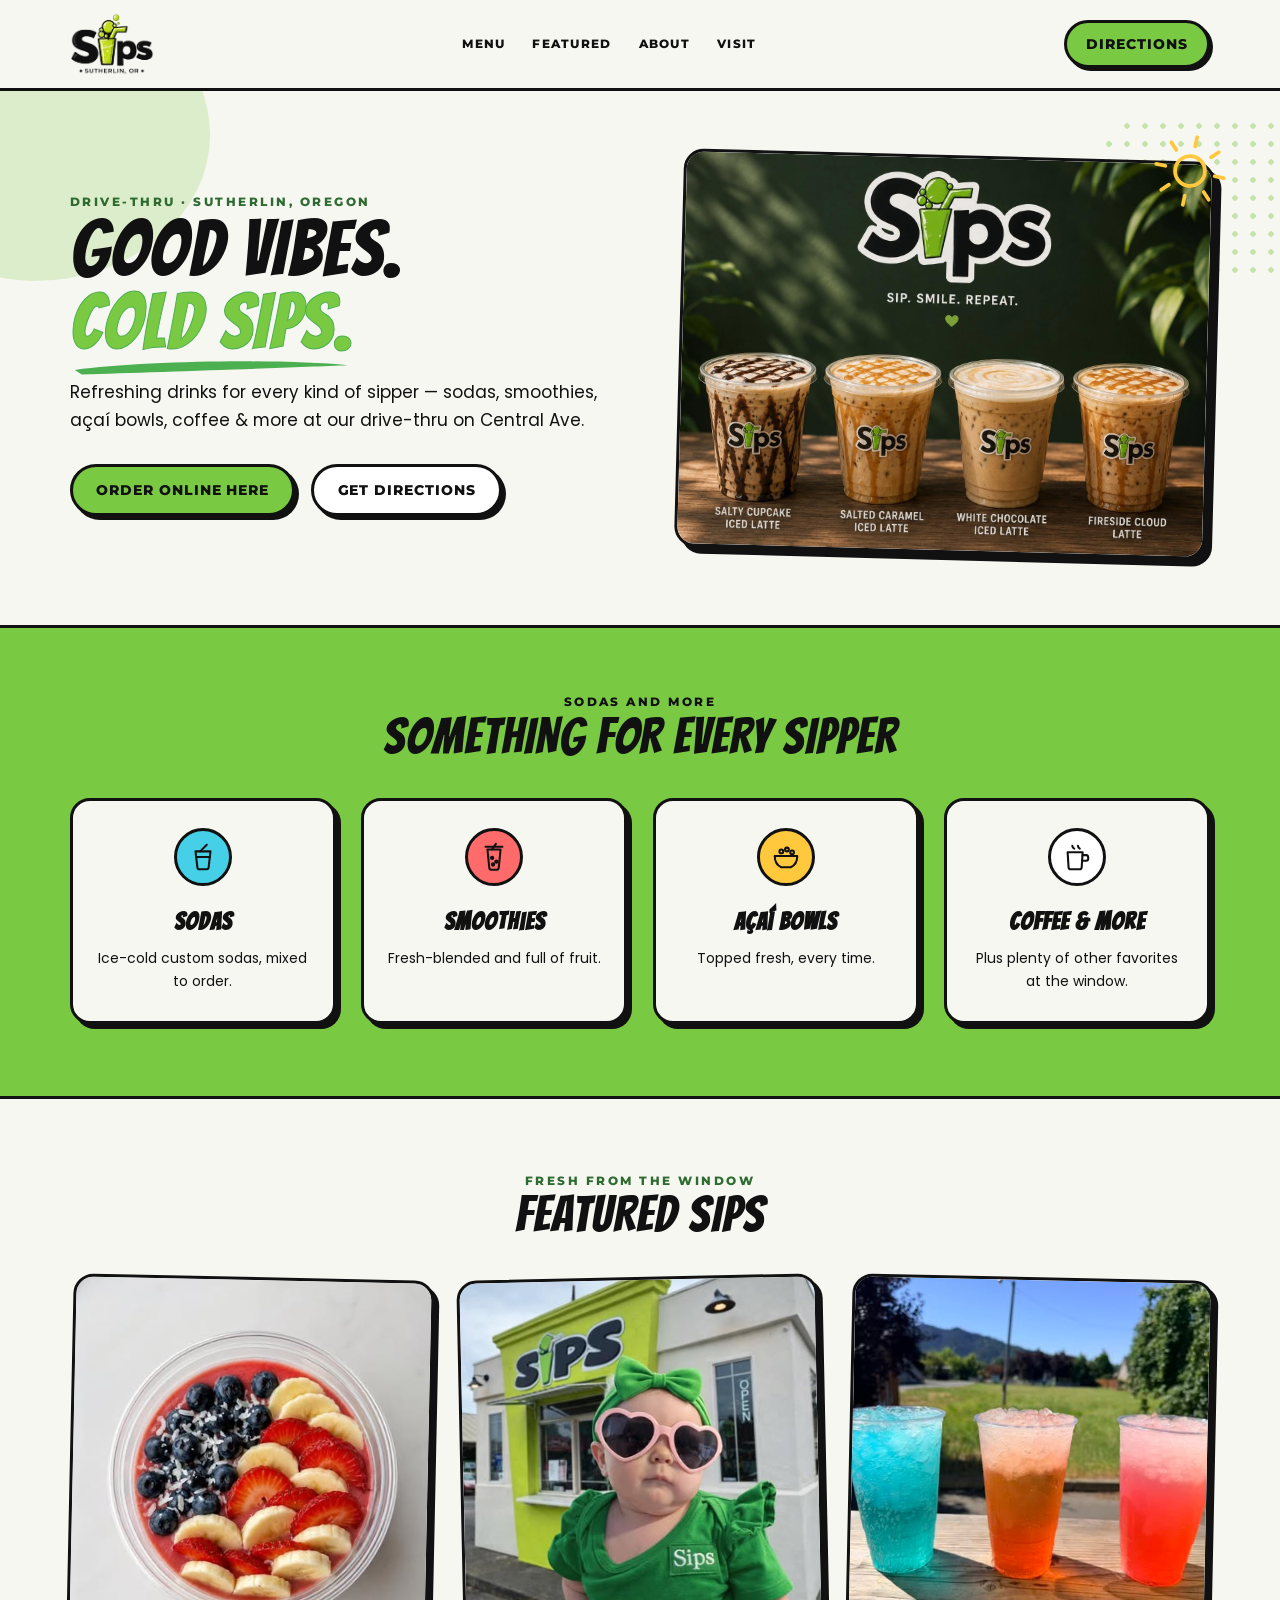
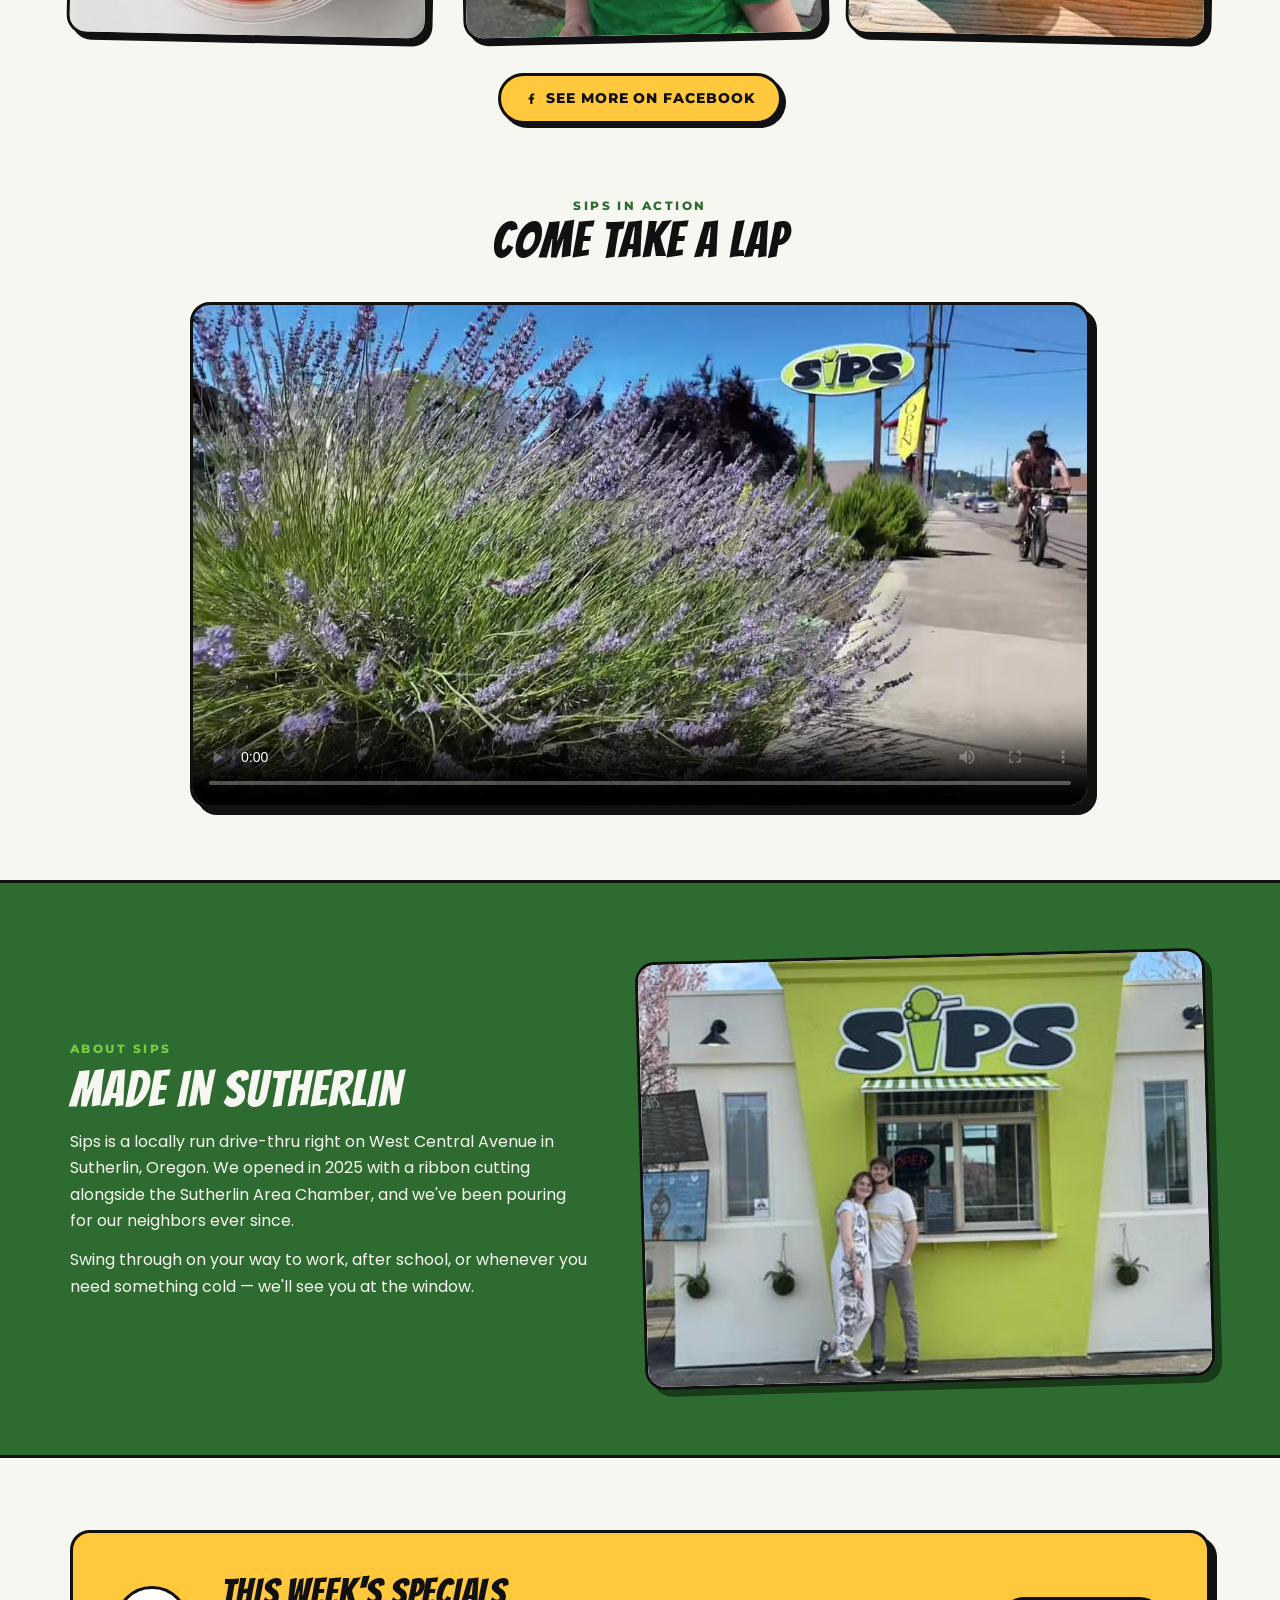
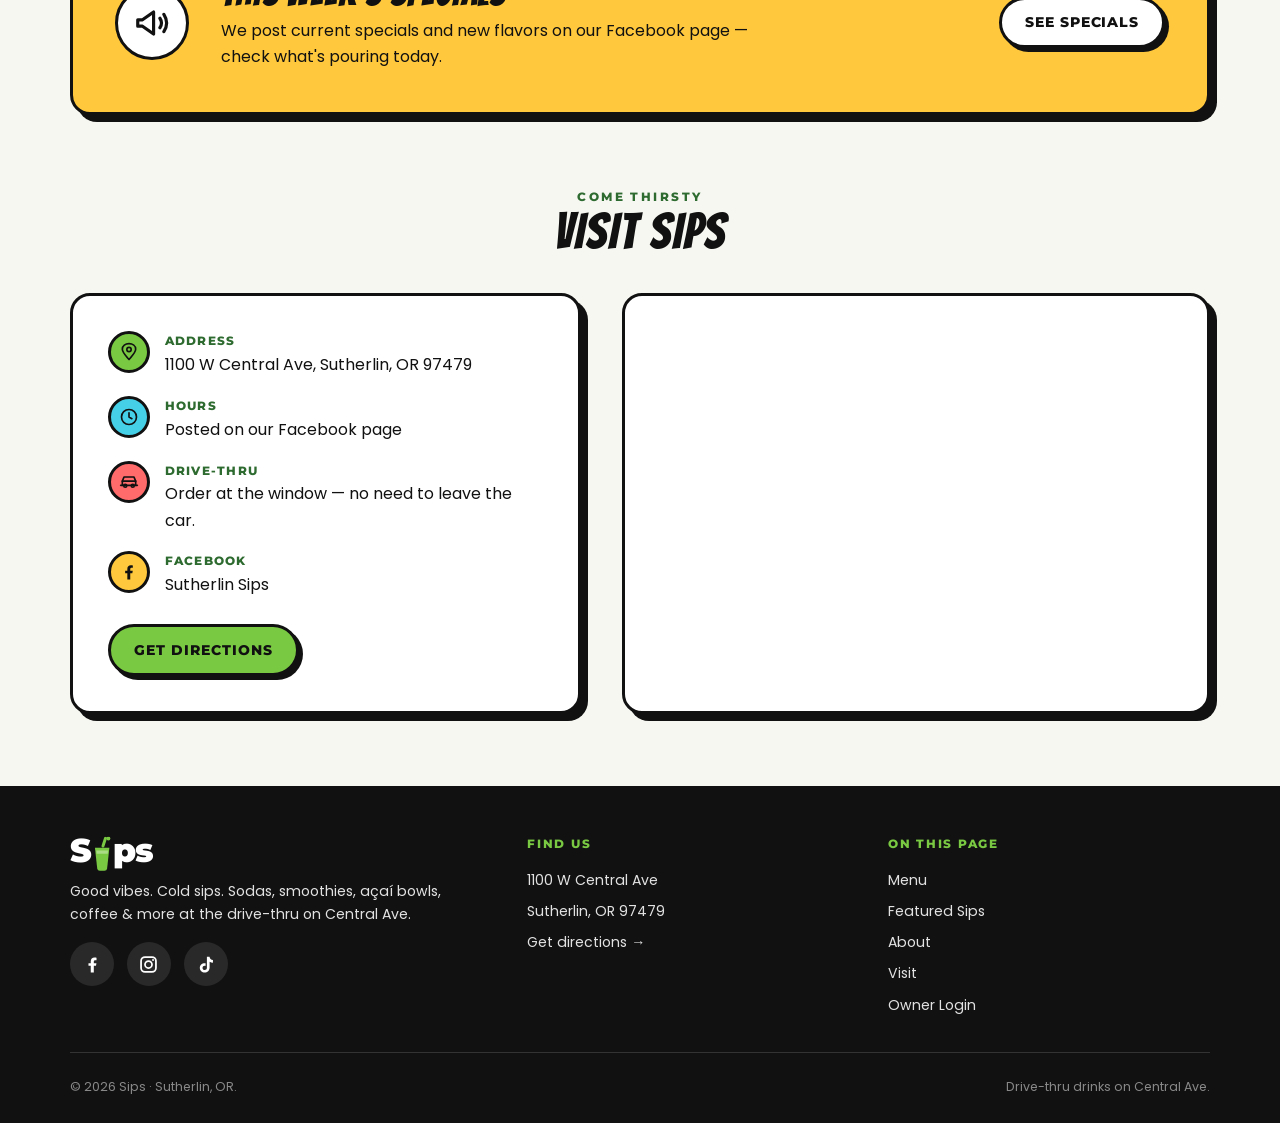
==== commit 890cec24: "Change hero button text to "Order Online Here" Co-Authored-By: Claude Fable 5 <noreply@anthropic.com" ====
--- a/index.html
+++ b/index.html
@@ -49,7 +49,7 @@
           </h1>
           <p class="lead">Refreshing drinks for every kind of sipper — sodas, smoothies, açaí bowls, coffee &amp; more at our drive-thru on Central Ave.</p>
           <div class="hero-actions">
-            <a href="#menu" class="btn btn-lime" data-edit-menu>See The Menu</a>
+            <a href="#menu" class="btn btn-lime" data-edit-menu>Order Online Here</a>
             <a href="https://www.google.com/maps/dir/?api=1&amp;destination=1100+W+Central+Ave,+Sutherlin,+OR+97479" target="_blank" rel="noopener" class="btn">Get Directions</a>
           </div>
         </div>
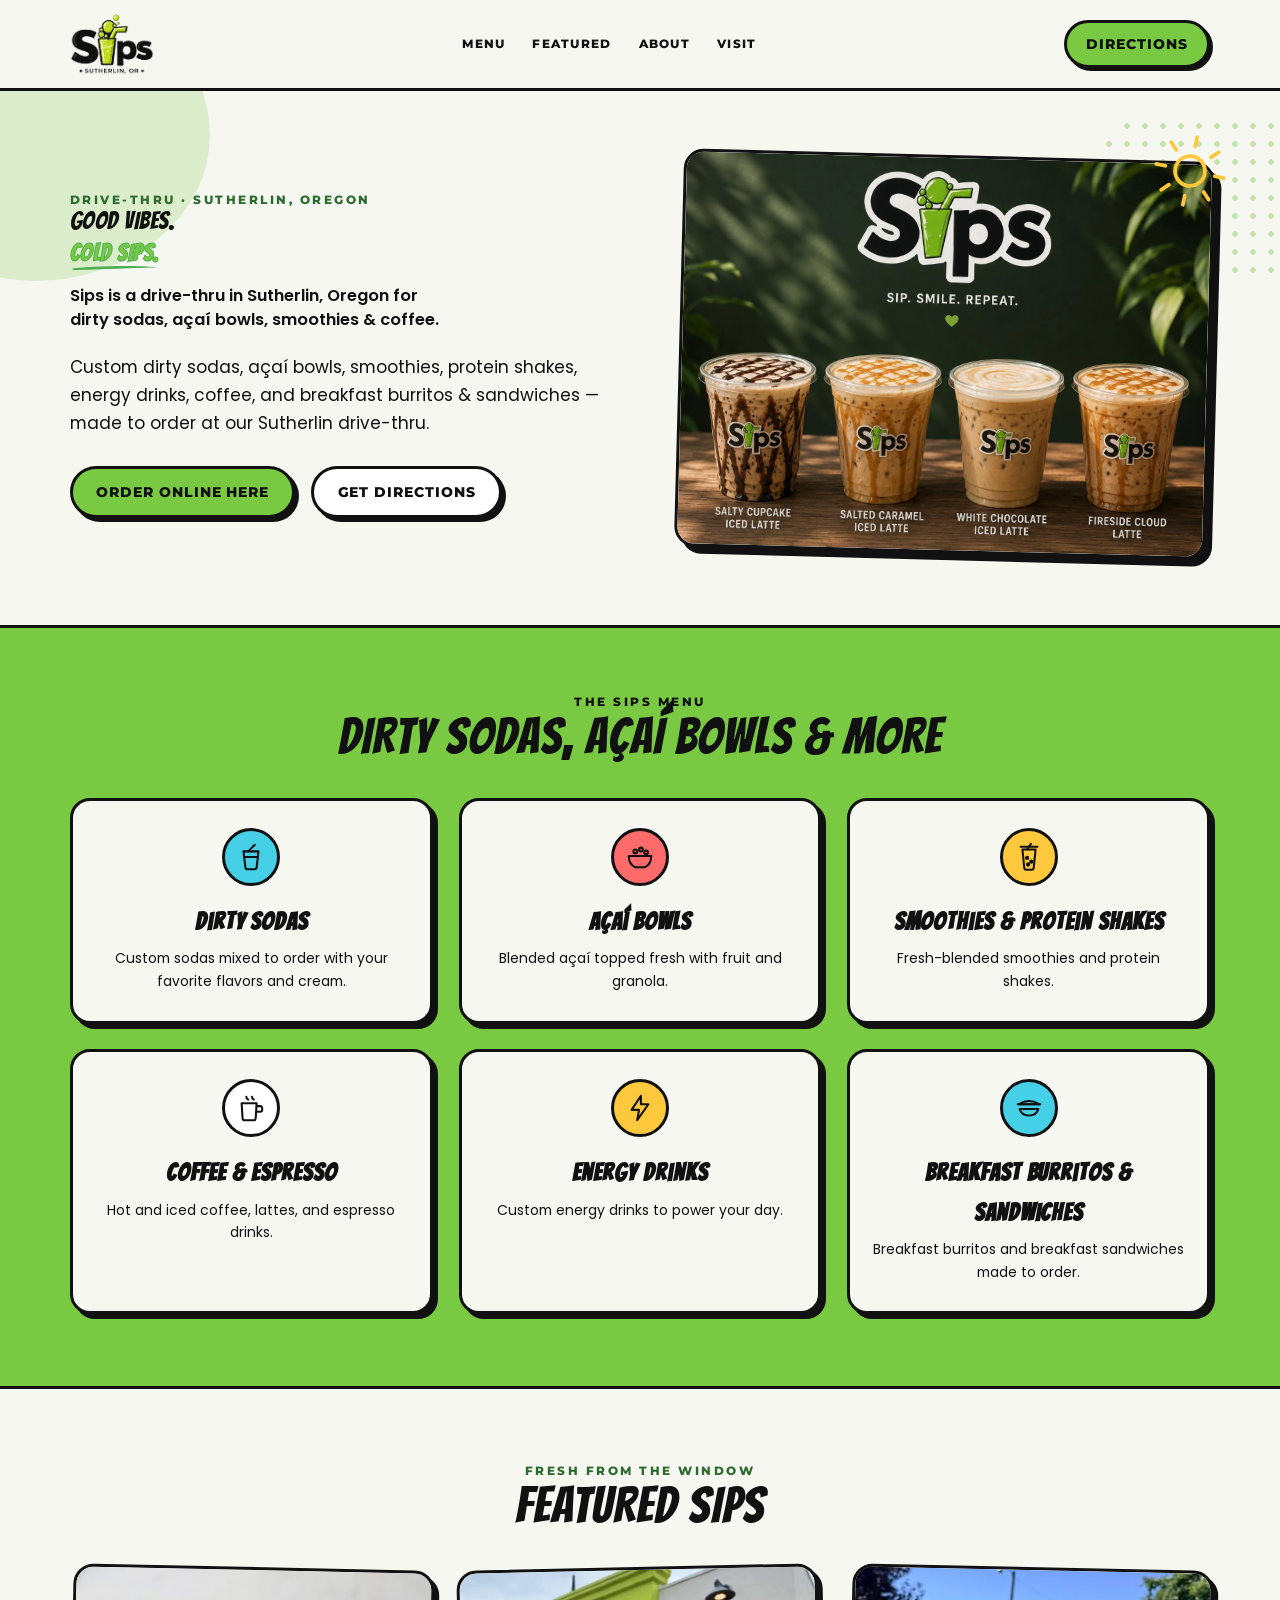
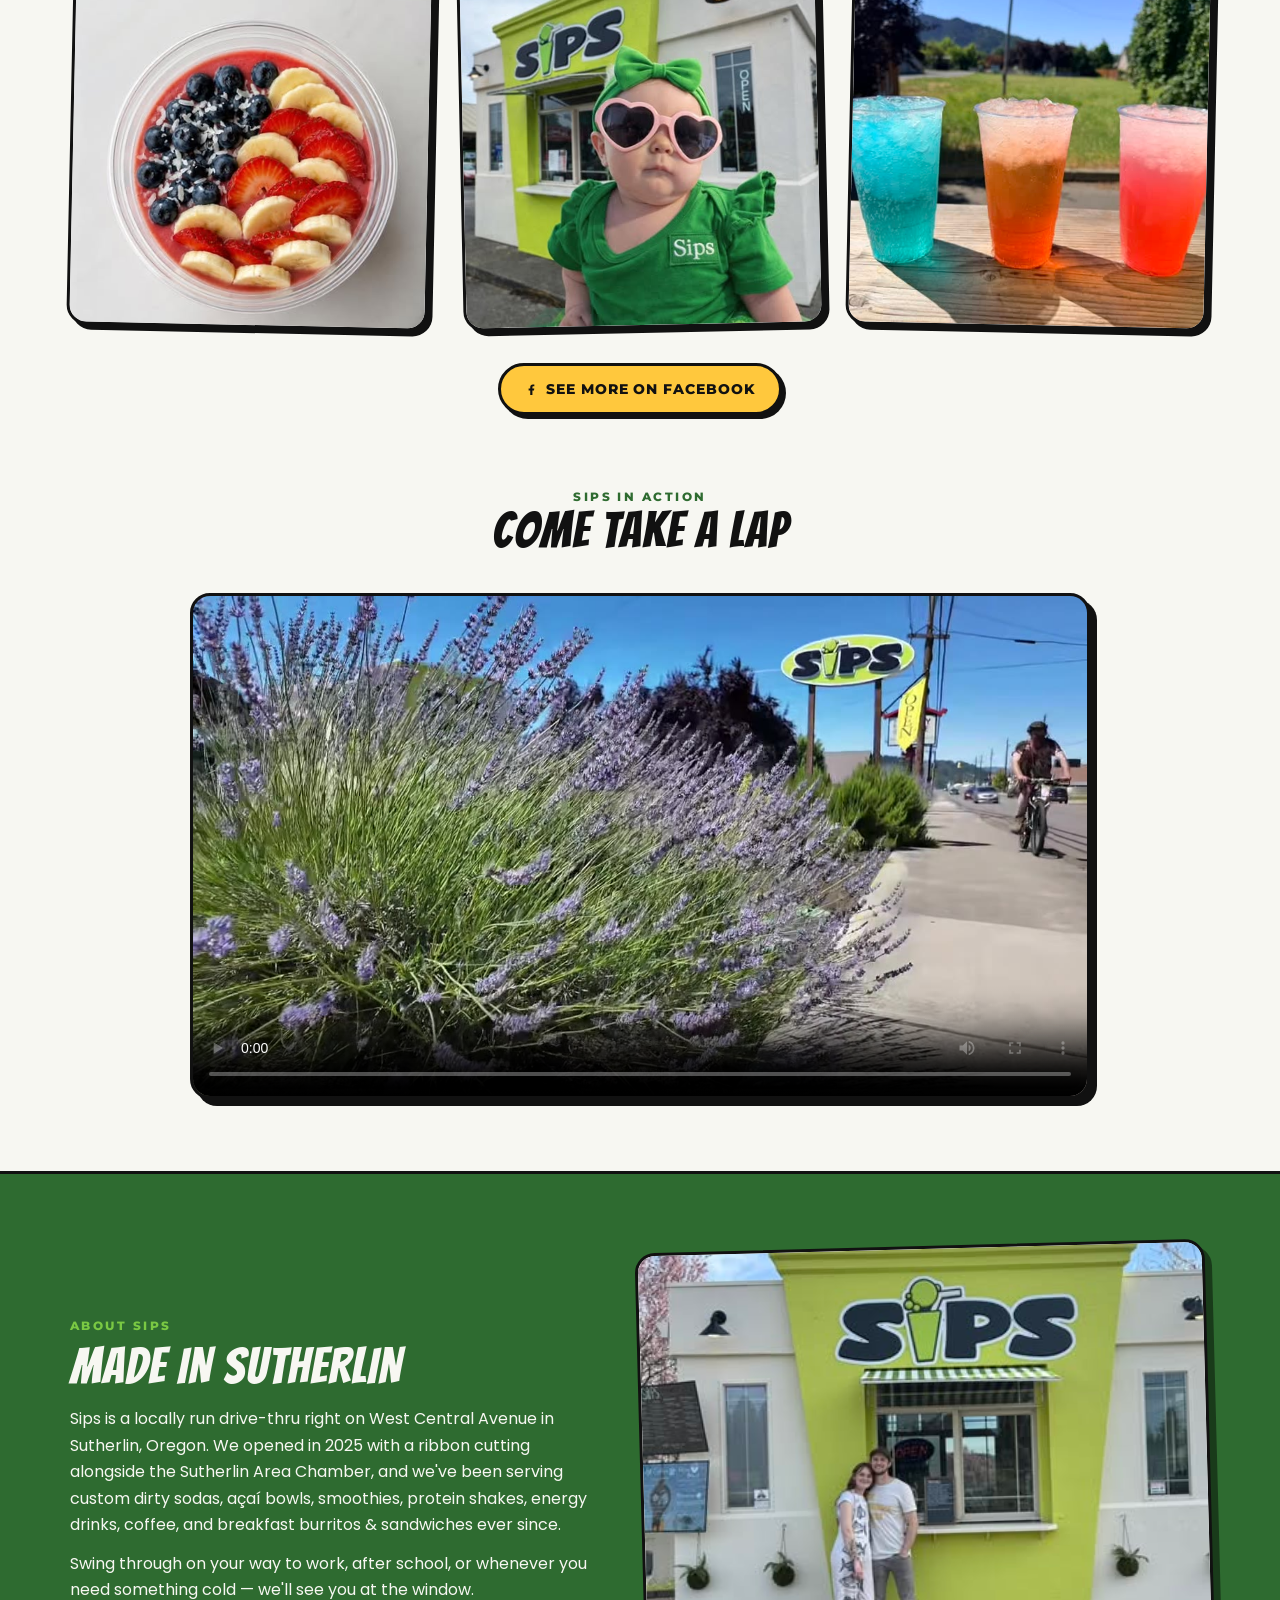
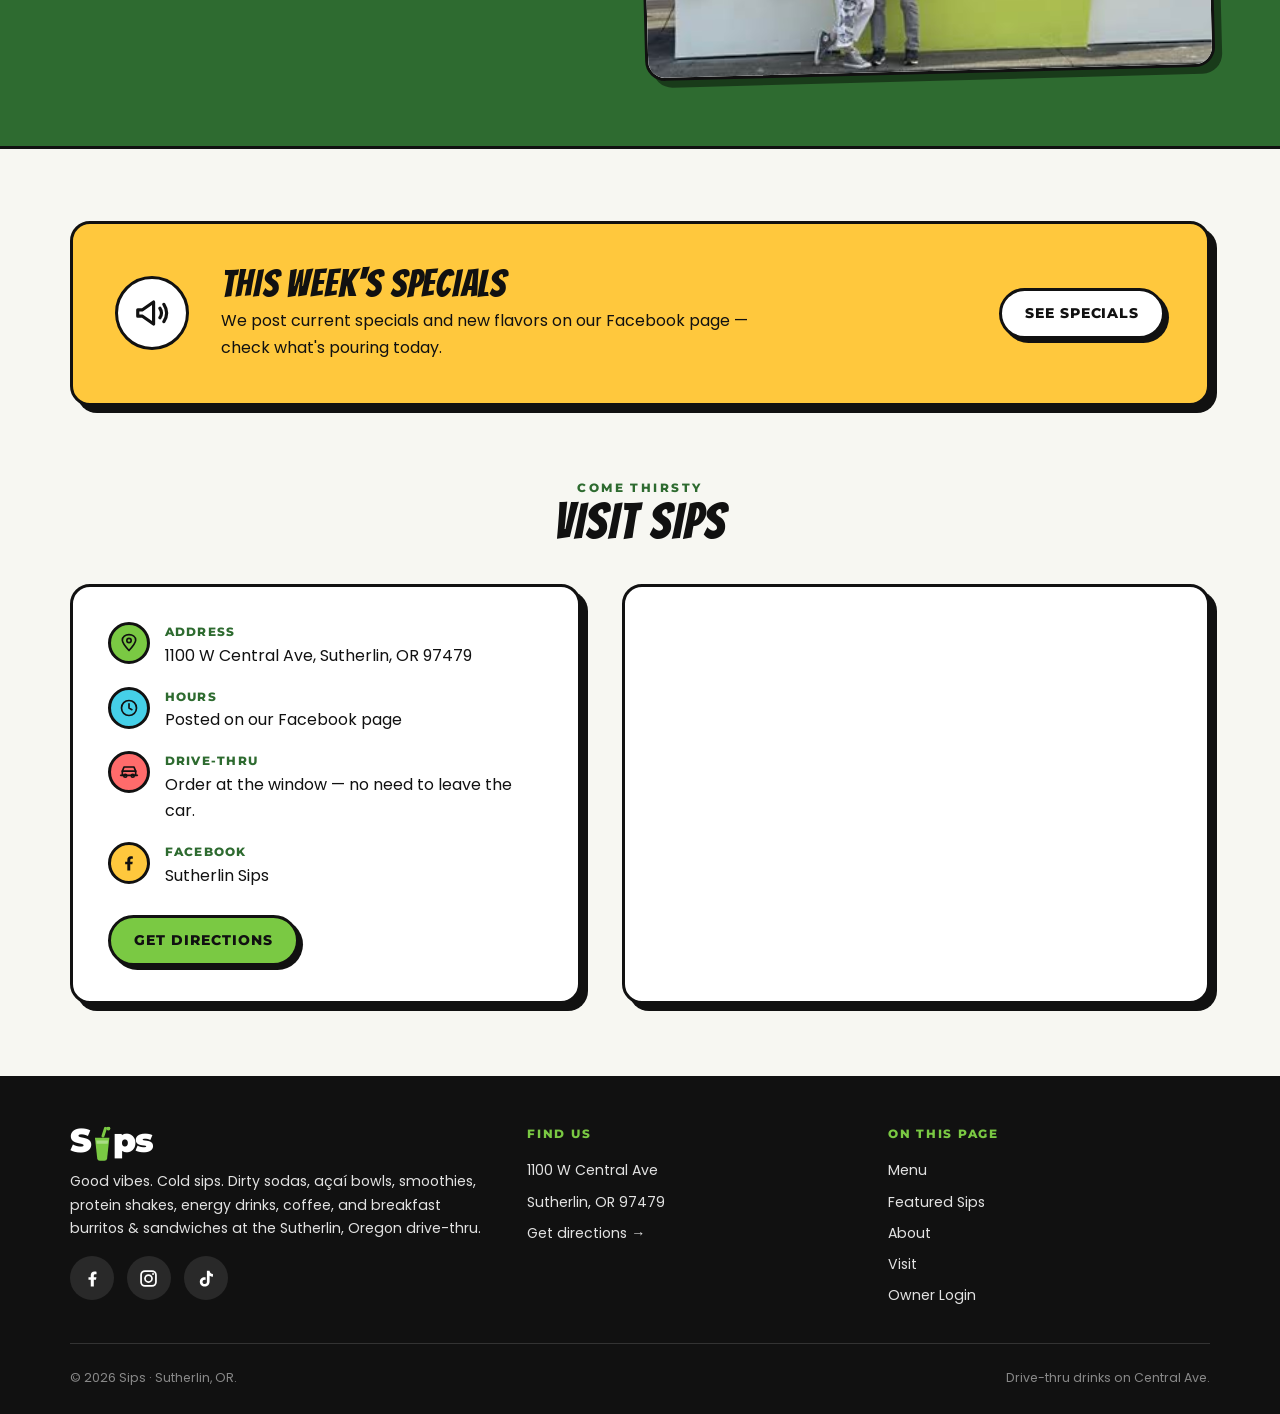
==== commit 0770ed45: "SEO: align copy, headings, schema & alt text to customer search terms Local-SEO pass for the Sutherl" ====
--- a/index.html
+++ b/index.html
@@ -3,14 +3,57 @@
 <head>
   <meta charset="UTF-8" />
   <meta name="viewport" content="width=device-width, initial-scale=1.0" />
-  <title>Sips — Sutherlin, OR | Sodas, Smoothies, Açaí Bowls &amp; More</title>
-  <meta name="description" content="Good vibes. Cold sips. Sips is a drive-thru at 1100 W Central Ave in Sutherlin, Oregon serving sodas, smoothies, açaí bowls, coffee and more." />
-  <meta property="og:title" content="Sips — Sutherlin, OR" />
-  <meta property="og:description" content="Good vibes. Cold sips. Refreshing drinks for every kind of sipper." />
-  <!-- Canonical home: sutherlinsips.com -->
+  <title>Sips Drive-Thru — Dirty Sodas, Açaí Bowls &amp; Coffee | Sutherlin, Oregon</title>
+  <meta name="description" content="Sips is a drive-thru in Sutherlin, Oregon serving custom dirty sodas, açaí bowls, smoothies, protein shakes, energy drinks, coffee, and breakfast burritos &amp; sandwiches. Order online or swing through." />
+  <link rel="canonical" href="https://sutherlinsips.com/" />
+  <meta property="og:type" content="business.business" />
+  <meta property="og:title" content="Sips Drive-Thru — Sutherlin, Oregon" />
+  <meta property="og:description" content="Custom dirty sodas, açaí bowls, smoothies, protein shakes, energy drinks, coffee, and breakfast burritos &amp; sandwiches at our Sutherlin, Oregon drive-thru." />
+  <meta property="og:url" content="https://sutherlinsips.com/" />
   <meta property="og:image" content="https://sutherlinsips.com/assets/brand/banner.png" />
   <link rel="stylesheet" href="css/style.css" />
   <link rel="icon" type="image/svg+xml" href="assets/favicon.svg" />
+
+  <!-- LocalBusiness structured data. FIELDS TO CONFIRM WITH OWNER before
+       relying on them are commented out below (telephone, hours, geo,
+       Google profile URL) — do not guess these. -->
+  <script type="application/ld+json">
+  {
+    "@context": "https://schema.org",
+    "@type": ["CafeOrCoffeeShop", "Restaurant"],
+    "name": "Sips",
+    "alternateName": "Sutherlin Sips",
+    "description": "Drive-thru in Sutherlin, Oregon serving custom dirty sodas, açaí bowls, smoothies, protein shakes, energy drinks, coffee, and breakfast burritos and sandwiches.",
+    "url": "https://sutherlinsips.com/",
+    "image": "https://sutherlinsips.com/assets/brand/banner.png",
+    "address": {
+      "@type": "PostalAddress",
+      "streetAddress": "1100 W Central Ave",
+      "addressLocality": "Sutherlin",
+      "addressRegion": "OR",
+      "postalCode": "97479",
+      "addressCountry": "US"
+    },
+    "servesCuisine": ["Coffee", "Smoothies", "Açaí Bowls", "Breakfast"],
+    "priceRange": "$",
+    "hasMenu": "https://masa.plus/store/13557",
+    "sameAs": [
+      "https://www.facebook.com/profile.php?id=61573799062839",
+      "https://www.instagram.com/sutherlinsips/",
+      "https://www.tiktok.com/@sutherlinsips"
+    ]
+    /* TODO — add once confirmed with owner (do not guess):
+    ,"telephone": "+1-541-XXX-XXXX"
+    ,"geo": { "@type": "GeoCoordinates", "latitude": 0, "longitude": 0 }
+    ,"openingHoursSpecification": [
+      { "@type": "OpeningHoursSpecification",
+        "dayOfWeek": ["Monday","Tuesday","Wednesday","Thursday","Friday","Saturday","Sunday"],
+        "opens": "00:00", "closes": "00:00" }
+    ]
+    // Add the Google Business Profile URL to sameAs above.
+    */
+  }
+  </script>
 </head>
 <body>
 
@@ -43,11 +86,12 @@
       <div class="container hero-inner">
         <div class="hero-copy">
           <p class="eyebrow">Drive-thru · Sutherlin, Oregon</p>
-          <h1 class="display hero-title">
-            <span class="line">Good vibes.</span>
-            <span class="line underlined">Cold sips.<svg class="brush-underline" aria-hidden="true"><use href="#brush"></use></svg></span>
+          <h1 class="hero-title">
+            <span class="line display">Good vibes.</span>
+            <span class="line display underlined">Cold sips.<svg class="brush-underline" aria-hidden="true"><use href="#brush"></use></svg></span>
+            <span class="hero-h1-sub">Sips is a drive-thru in Sutherlin, Oregon for dirty sodas, açaí bowls, smoothies &amp; coffee.</span>
           </h1>
-          <p class="lead">Refreshing drinks for every kind of sipper — sodas, smoothies, açaí bowls, coffee &amp; more at our drive-thru on Central Ave.</p>
+          <p class="lead">Custom dirty sodas, açaí bowls, smoothies, protein shakes, energy drinks, coffee, and breakfast burritos &amp; sandwiches — made to order at our Sutherlin drive-thru.</p>
           <div class="hero-actions">
             <a href="#menu" class="btn btn-lime" data-edit-menu>Order Online Here</a>
             <a href="https://www.google.com/maps/dir/?api=1&amp;destination=1100+W+Central+Ave,+Sutherlin,+OR+97479" target="_blank" rel="noopener" class="btn">Get Directions</a>
@@ -56,7 +100,7 @@
         <div class="hero-photo-wrap reveal">
           <svg class="hero-sticker" aria-hidden="true"><use href="#sun-line"></use></svg>
           <figure class="photo-frame hero-photo" data-label="Add photo: assets/photos/hero.jpg (the three drinks on the table)">
-            <img src="assets/photos/hero.jpg" alt="Three colorful Sips drinks over crushed ice on a picnic table" />
+            <img src="assets/uploads/featured-3.jpg" alt="Iced lattes from Sips drive-thru in Sutherlin, Oregon" />
           </figure>
         </div>
       </div>
@@ -66,29 +110,39 @@
     <section class="serves" id="menu">
       <div class="container">
         <div class="section-head">
-          <p class="eyebrow">Sodas and more</p>
-          <h2 class="display">Something for every sipper</h2>
+          <p class="eyebrow">The Sips menu</p>
+          <h2 class="display">Dirty sodas, açaí bowls &amp; more</h2>
         </div>
         <div class="serves-grid">
           <div class="serve-card reveal">
             <span class="badge-dot"><svg aria-hidden="true"><use href="#icon-soda"></use></svg></span>
-            <h3>Sodas</h3>
-            <p>Ice-cold custom sodas, mixed to order.</p>
-          </div>
-          <div class="serve-card reveal">
-            <span class="badge-dot"><svg aria-hidden="true"><use href="#icon-smoothie"></use></svg></span>
-            <h3>Smoothies</h3>
-            <p>Fresh-blended and full of fruit.</p>
+            <h3>Dirty Sodas</h3>
+            <p>Custom sodas mixed to order with your favorite flavors and cream.</p>
           </div>
           <div class="serve-card reveal">
             <span class="badge-dot"><svg aria-hidden="true"><use href="#icon-bowl"></use></svg></span>
             <h3>Açaí Bowls</h3>
-            <p>Topped fresh, every time.</p>
+            <p>Blended açaí topped fresh with fruit and granola.</p>
+          </div>
+          <div class="serve-card reveal">
+            <span class="badge-dot"><svg aria-hidden="true"><use href="#icon-smoothie"></use></svg></span>
+            <h3>Smoothies &amp; Protein Shakes</h3>
+            <p>Fresh-blended smoothies and protein shakes.</p>
           </div>
           <div class="serve-card reveal">
             <span class="badge-dot"><svg aria-hidden="true"><use href="#icon-coffee"></use></svg></span>
-            <h3>Coffee &amp; More</h3>
-            <p>Plus plenty of other favorites at the window.</p>
+            <h3>Coffee &amp; Espresso</h3>
+            <p>Hot and iced coffee, lattes, and espresso drinks.</p>
+          </div>
+          <div class="serve-card reveal">
+            <span class="badge-dot"><svg aria-hidden="true"><use href="#icon-bolt"></use></svg></span>
+            <h3>Energy Drinks</h3>
+            <p>Custom energy drinks to power your day.</p>
+          </div>
+          <div class="serve-card reveal">
+            <span class="badge-dot"><svg aria-hidden="true"><use href="#icon-food"></use></svg></span>
+            <h3>Breakfast Burritos &amp; Sandwiches</h3>
+            <p>Breakfast burritos and breakfast sandwiches made to order.</p>
           </div>
         </div>
       </div>
@@ -103,13 +157,13 @@
         </div>
         <div class="featured-grid">
           <figure class="photo-frame reveal" data-label="Add photo: assets/photos/featured-1.jpg (the açaí bowl)">
-            <img src="assets/photos/featured-1.jpg" alt="An açaí bowl topped with blueberries, strawberries, banana, and coconut" />
+            <img src="assets/photos/featured-1.jpg" alt="Açaí bowl with berries, banana and coconut at Sips drive-thru in Sutherlin, Oregon" />
           </figure>
           <figure class="photo-frame reveal" data-label="Add photo: assets/photos/featured-2.jpg (littlest Sips fan at the stand)">
-            <img src="assets/photos/featured-2.jpg" alt="Sips' littlest fan in a green bow and heart sunglasses in front of the stand" />
+            <img src="assets/photos/featured-2.jpg" alt="A young customer at the Sips drive-thru in Sutherlin, Oregon" />
           </figure>
           <figure class="photo-frame reveal" data-label="Add photo: assets/photos/featured-3.jpg (a drink close-up)">
-            <img src="assets/photos/featured-3.jpg" alt="A featured Sips drink" />
+            <img src="assets/photos/featured-3.jpg" alt="Iced coffee lattes from Sips drive-thru in Sutherlin, Oregon" />
           </figure>
         </div>
         <p class="featured-note">
@@ -144,12 +198,12 @@
           <h2 class="display" data-edit-about-heading>Made in Sutherlin</h2>
           <!-- Editable via /admin — content lives in content/site.json -->
           <div data-edit-about-body>
-            <p>Sips is a locally run drive-thru right on West Central Avenue in Sutherlin, Oregon. We opened in 2025 with a ribbon cutting alongside the Sutherlin Area Chamber, and we've been pouring for our neighbors ever since.</p>
+            <p>Sips is a locally run drive-thru right on West Central Avenue in Sutherlin, Oregon. We opened in 2025 with a ribbon cutting alongside the Sutherlin Area Chamber, and we've been serving custom dirty sodas, açaí bowls, smoothies, protein shakes, energy drinks, coffee, and breakfast burritos &amp; sandwiches ever since.</p>
             <p>Swing through on your way to work, after school, or whenever you need something cold — we'll see you at the window.</p>
           </div>
         </div>
         <figure class="photo-frame about-photo reveal" data-label="Add photo: assets/photos/about.jpg (the lime-green Sips stand)">
-          <img src="assets/photos/about.jpg" alt="The lime-green Sips drive-thru stand in Sutherlin" />
+          <img src="assets/photos/about.jpg" alt="The Sips drive-thru coffee and soda stand in Sutherlin, Oregon" />
         </figure>
       </div>
     </section>
@@ -236,7 +290,7 @@
           <a class="logo logo-footer" href="#top" aria-label="Sips — Sutherlin, OR — home">
             <span class="logo-text"><span>S</span><svg class="logo-cup" aria-hidden="true"><use href="#logo-cup"></use></svg><span>ps</span></span>
           </a>
-          <p>Good vibes. Cold sips. Sodas, smoothies, açaí bowls, coffee &amp; more at the drive-thru on Central Ave.</p>
+          <p>Good vibes. Cold sips. Dirty sodas, açaí bowls, smoothies, protein shakes, energy drinks, coffee, and breakfast burritos &amp; sandwiches at the Sutherlin, Oregon drive-thru.</p>
           <div class="social-links">
             <a href="https://www.facebook.com/profile.php?id=61573799062839" target="_blank" rel="noopener" aria-label="Sips on Facebook"><svg><use href="#icon-facebook"></use></svg></a>
             <a href="https://www.instagram.com/sutherlinsips/" target="_blank" rel="noopener" aria-label="Sips on Instagram"><svg><use href="#icon-instagram"></use></svg></a>
--- a/css/style.css
+++ b/css/style.css
@@ -376,6 +376,21 @@
   white-space: nowrap;
 }
 
+/* Descriptive, SEO-facing sub-line inside the H1 — kept small and in the
+   body font so the playful Bangers brand lines stay the visual focus. */
+.hero-h1-sub {
+  display: block;
+  margin-top: 0.7rem;
+  font-family: var(--font-body);
+  font-weight: 600;
+  font-size: 1.02rem;
+  line-height: 1.5;
+  letter-spacing: normal;
+  text-transform: none;
+  color: var(--ink);
+  max-width: 34ch;
+}
+
 .hero .lead {
   margin: 1.3rem 0 1.8rem;
 }
@@ -448,7 +463,7 @@
 
 .serves-grid {
   display: grid;
-  grid-template-columns: repeat(4, 1fr);
+  grid-template-columns: repeat(3, 1fr);
   gap: 1.6rem;
 }
 
@@ -481,6 +496,8 @@
 .serve-card:nth-child(2) .badge-dot { background: var(--coral); }
 .serve-card:nth-child(3) .badge-dot { background: var(--yellow); }
 .serve-card:nth-child(4) .badge-dot { background: var(--white); }
+.serve-card:nth-child(5) .badge-dot { background: var(--yellow); }
+.serve-card:nth-child(6) .badge-dot { background: var(--aqua); }
 
 .serve-card .badge-dot svg {
   width: 30px;
@@ -950,6 +967,172 @@
   margin-top: 1.5rem;
 }
 
+/* How-to-play intro */
+
+.sc-intro-lead {
+  font-size: 1.05rem;
+  font-weight: 600;
+  margin-bottom: 1rem;
+}
+
+.sc-how {
+  list-style: none;
+  margin: 0 auto 0.4rem;
+  padding: 0;
+  display: grid;
+  gap: 0.6rem;
+  text-align: left;
+  max-width: 340px;
+}
+
+.sc-how li {
+  display: flex;
+  align-items: flex-start;
+  gap: 0.55rem;
+  font-size: 0.94rem;
+  line-height: 1.4;
+}
+
+.sc-how .sc-ic {
+  flex: 0 0 1.5rem;
+  font-size: 1.15rem;
+  text-align: center;
+}
+
+.sc-how .sc-tx {
+  flex: 1;
+}
+
+.sc-hiline {
+  margin-top: 1rem;
+  font-weight: 600;
+  color: var(--deep);
+}
+
+/* Scoreboard, name entry, and prize */
+
+.sc-board-title {
+  font-family: var(--font-heading);
+  font-weight: 800;
+  font-size: 0.8rem;
+  letter-spacing: 0.1em;
+  text-transform: uppercase;
+  color: var(--deep);
+  margin: 1.3rem 0 0.6rem;
+}
+
+.sc-board {
+  list-style: none;
+  margin: 0;
+  padding: 0;
+  display: grid;
+  gap: 0.35rem;
+  text-align: left;
+}
+
+.sc-board li {
+  display: grid;
+  grid-template-columns: 2.2rem 1fr auto;
+  align-items: center;
+  gap: 0.6rem;
+  padding: 0.5rem 0.8rem;
+  background: var(--cream);
+  border: 2px solid var(--ink);
+  border-radius: 10px;
+}
+
+.sc-board li:first-child {
+  background: var(--yellow);
+}
+
+.sc-rank {
+  font-size: 1.1rem;
+  text-align: center;
+}
+
+.sc-name {
+  font-weight: 600;
+  overflow: hidden;
+  text-overflow: ellipsis;
+  white-space: nowrap;
+}
+
+.sc-pts {
+  font-family: var(--font-heading);
+  font-weight: 800;
+  color: var(--deep);
+}
+
+.sc-empty,
+.sc-loading {
+  font-size: 0.9rem;
+  color: rgba(17, 17, 17, 0.6);
+}
+
+.sc-entry-label {
+  display: block;
+  font-family: var(--font-heading);
+  font-weight: 800;
+  font-size: 0.72rem;
+  letter-spacing: 0.08em;
+  text-transform: uppercase;
+  margin: 1.1rem 0 0.5rem;
+}
+
+.sc-entry-row {
+  display: flex;
+  gap: 0.6rem;
+}
+
+.sc-name-input {
+  flex: 1;
+  font-family: var(--font-body);
+  font-size: 1rem;
+  padding: 0.6em 0.9em;
+  border: var(--outline);
+  border-radius: 10px;
+  background: var(--cream);
+}
+
+.sc-name-input:focus {
+  outline: none;
+  border-color: var(--green);
+}
+
+.sc-saved {
+  font-weight: 600;
+  color: var(--deep);
+  margin: 1rem 0 0.3rem;
+}
+
+.sc-err {
+  color: var(--coral);
+  font-weight: 600;
+  margin: 1rem 0 0.3rem;
+}
+
+.sc-prize {
+  background: var(--yellow);
+  border: var(--outline);
+  border-radius: var(--radius);
+  box-shadow: 5px 5px 0 var(--ink);
+  padding: 1.1rem;
+  margin: 1rem 0;
+  font-family: var(--font-heading);
+  font-weight: 800;
+  font-size: 1.05rem;
+  line-height: 1.35;
+}
+
+.sc-prize-date {
+  display: block;
+  margin-top: 0.5rem;
+  font-family: var(--font-body);
+  font-weight: 600;
+  font-size: 0.82rem;
+  color: rgba(17, 17, 17, 0.7);
+}
+
 /* ---------- Reveal ---------- */
 
 .reveal {
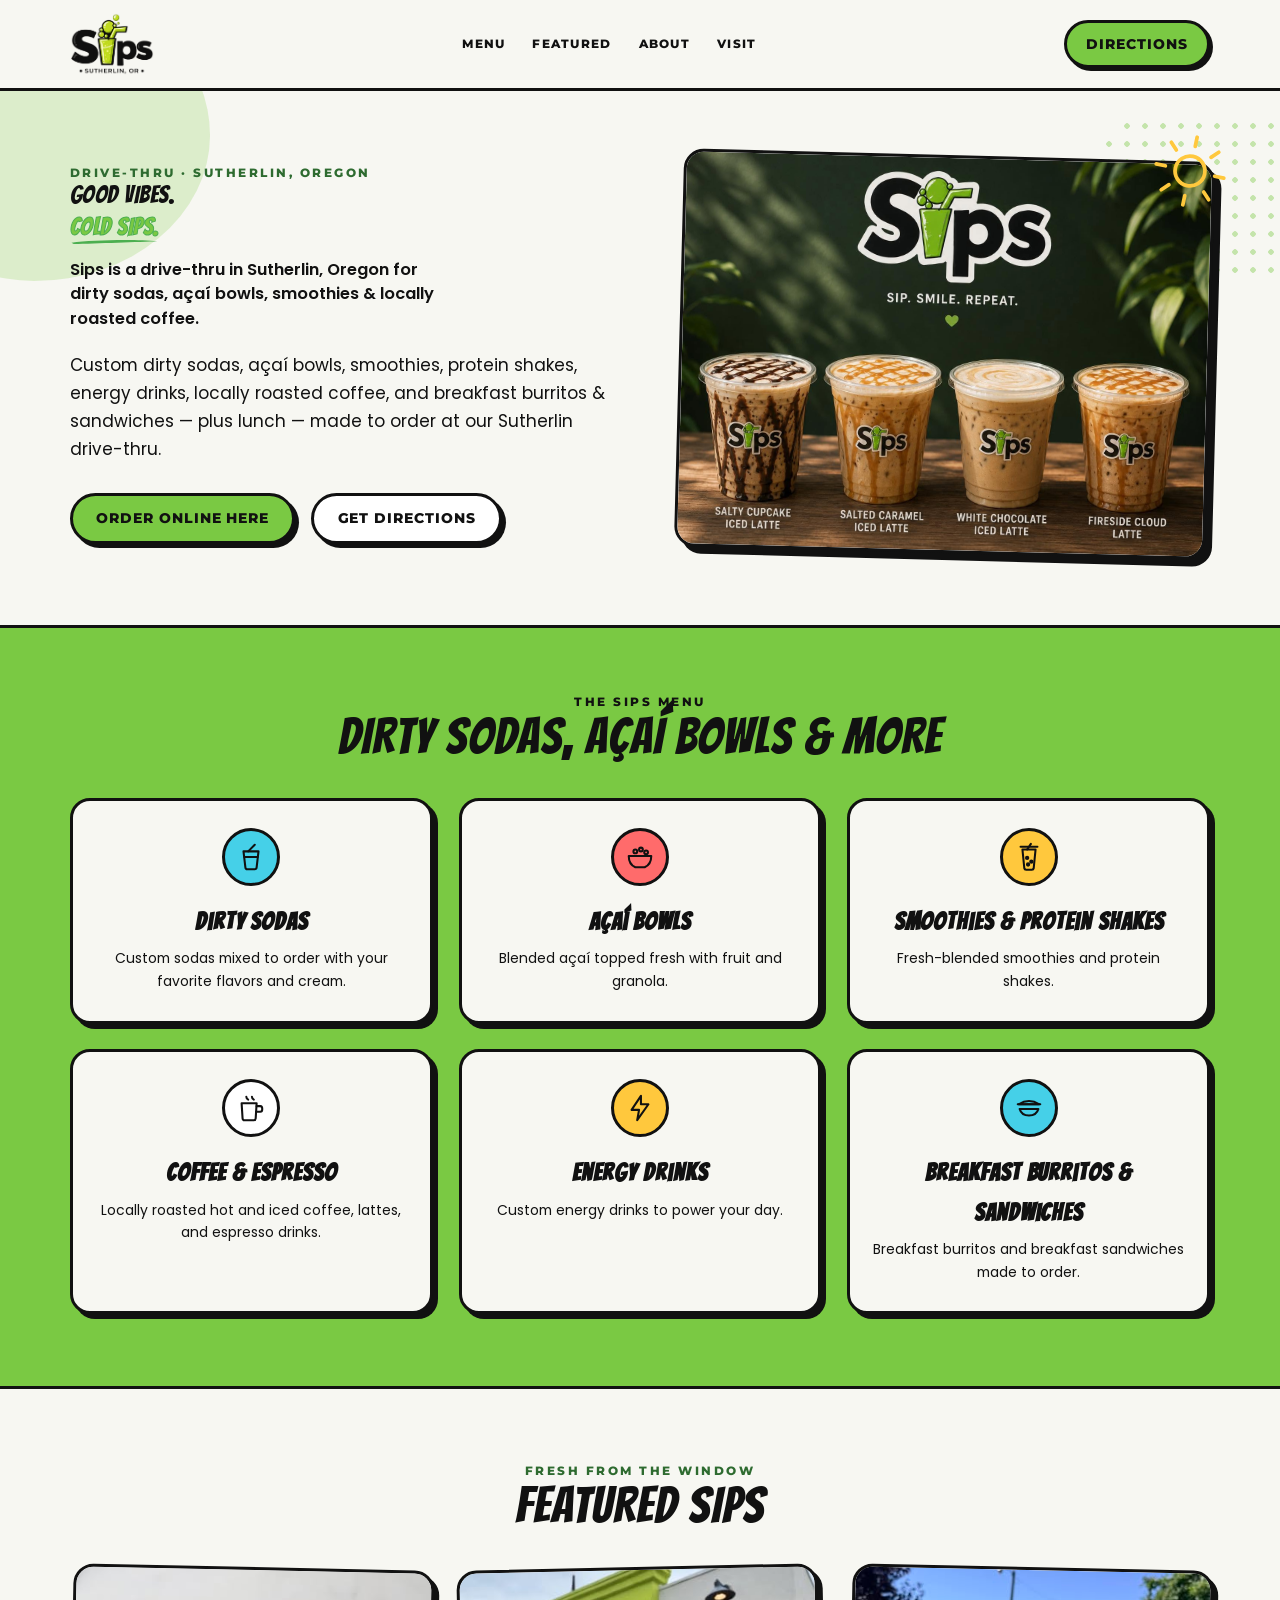
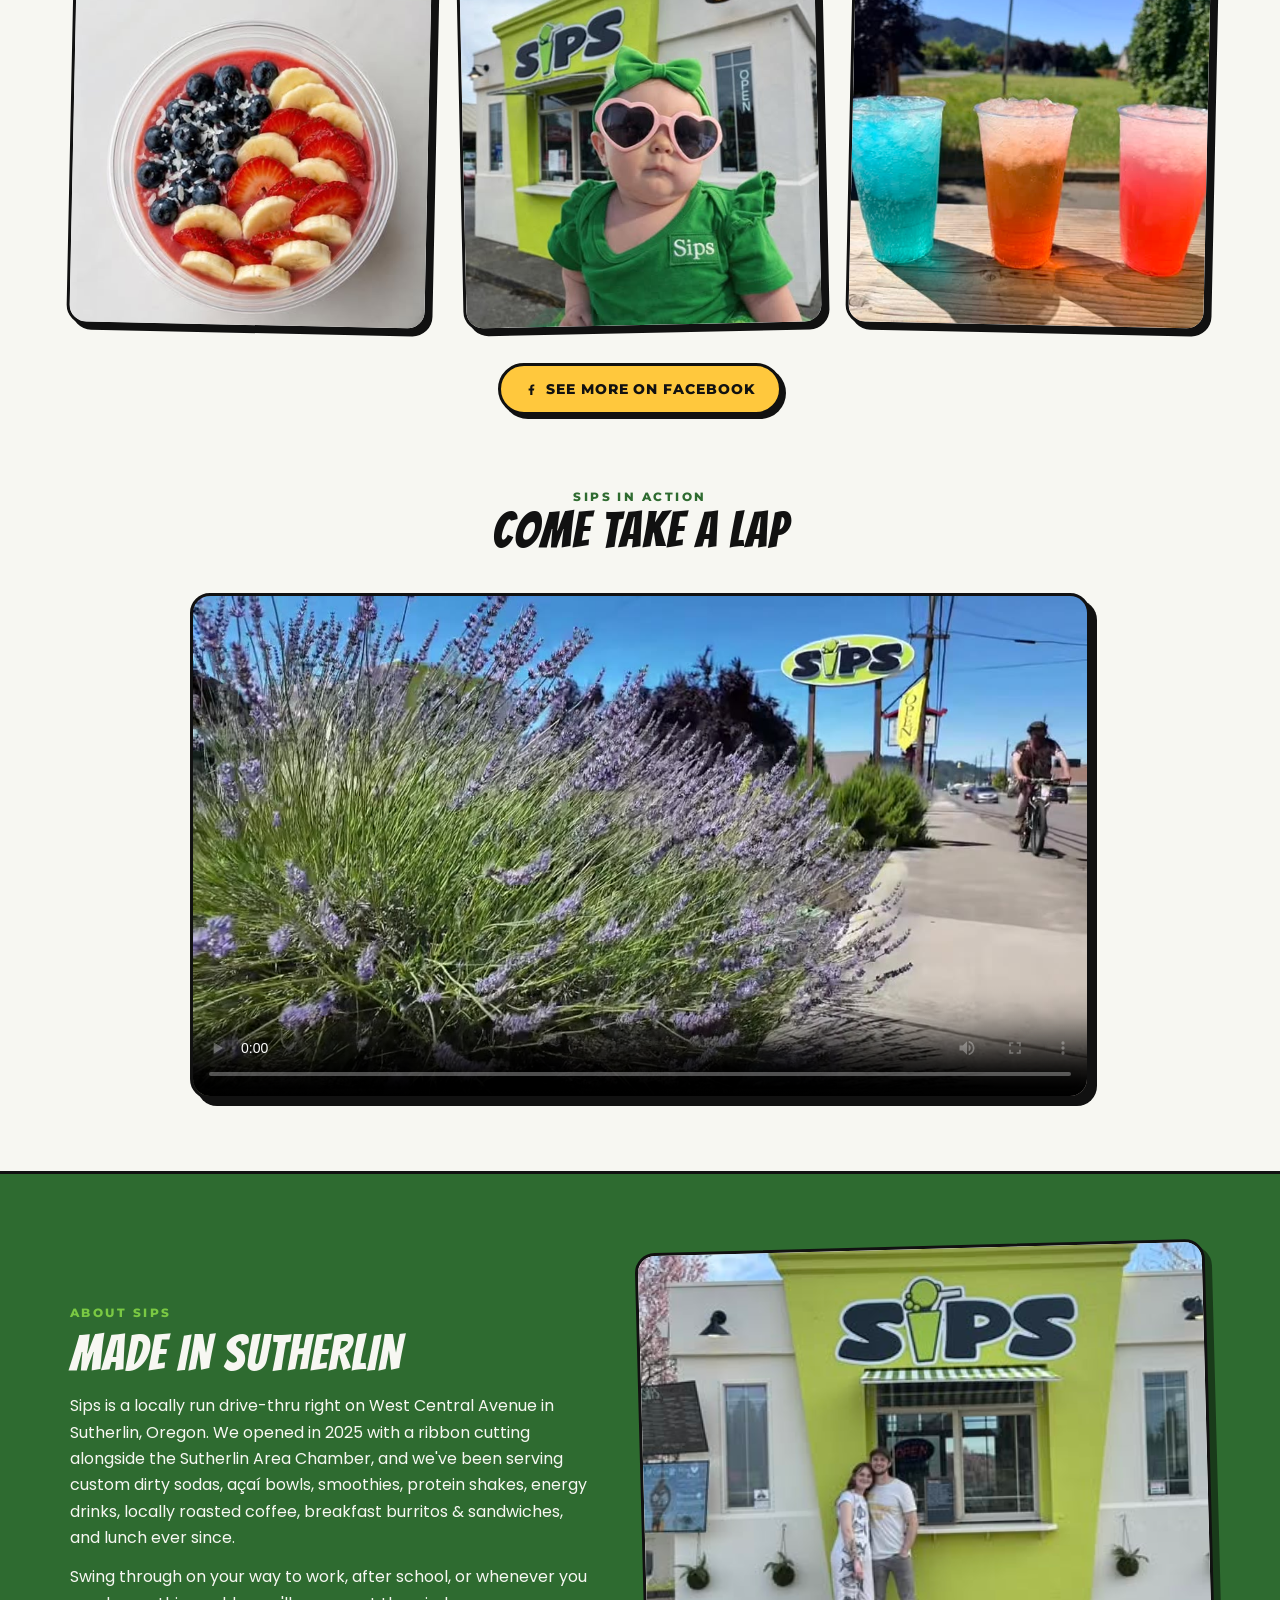
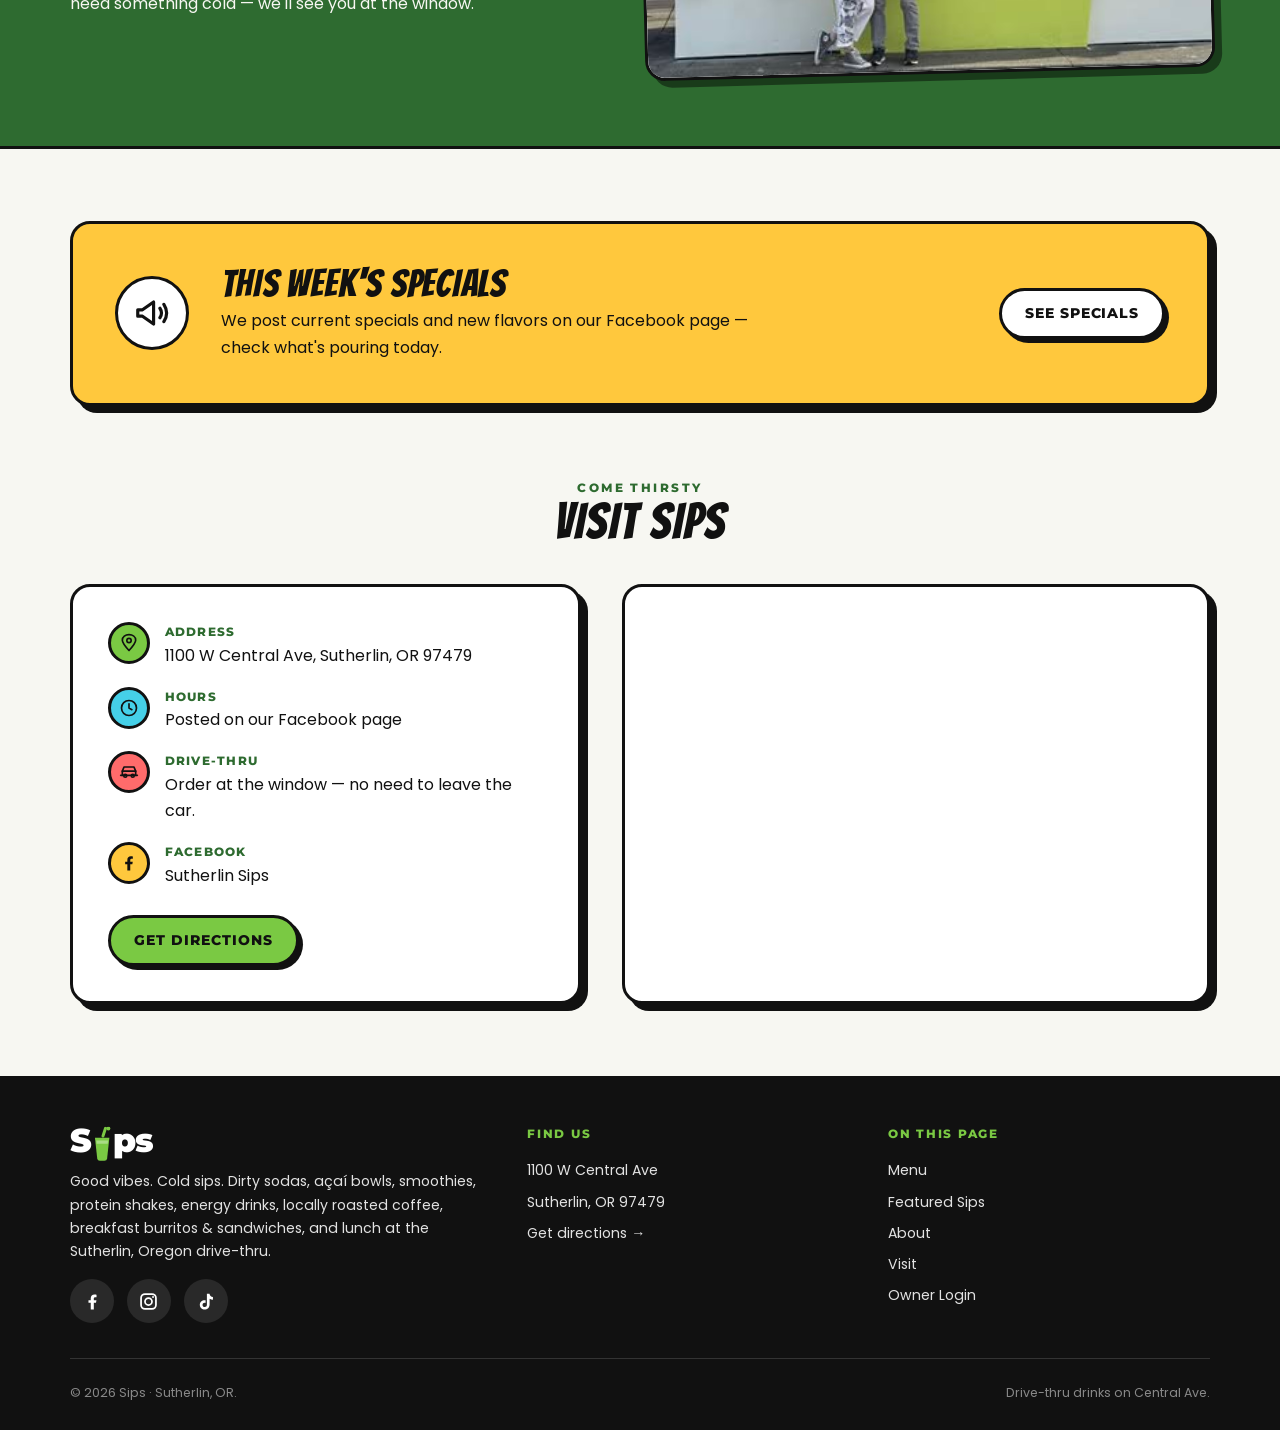
==== commit fd5ffa87: "SEO: reflect owner-confirmed coffee, lunch & payment details Aligns the site with details confirmed " ====
--- a/index.html
+++ b/index.html
@@ -4,11 +4,11 @@
   <meta charset="UTF-8" />
   <meta name="viewport" content="width=device-width, initial-scale=1.0" />
   <title>Sips Drive-Thru — Dirty Sodas, Açaí Bowls &amp; Coffee | Sutherlin, Oregon</title>
-  <meta name="description" content="Sips is a drive-thru in Sutherlin, Oregon serving custom dirty sodas, açaí bowls, smoothies, protein shakes, energy drinks, coffee, and breakfast burritos &amp; sandwiches. Order online or swing through." />
+  <meta name="description" content="Sips is a drive-thru in Sutherlin, Oregon serving custom dirty sodas, açaí bowls, smoothies, protein shakes, energy drinks, locally roasted coffee, breakfast burritos &amp; sandwiches, and lunch. Order online or swing through." />
   <link rel="canonical" href="https://sutherlinsips.com/" />
   <meta property="og:type" content="business.business" />
   <meta property="og:title" content="Sips Drive-Thru — Sutherlin, Oregon" />
-  <meta property="og:description" content="Custom dirty sodas, açaí bowls, smoothies, protein shakes, energy drinks, coffee, and breakfast burritos &amp; sandwiches at our Sutherlin, Oregon drive-thru." />
+  <meta property="og:description" content="Custom dirty sodas, açaí bowls, smoothies, protein shakes, energy drinks, locally roasted coffee, breakfast burritos &amp; sandwiches, and lunch at our Sutherlin, Oregon drive-thru." />
   <meta property="og:url" content="https://sutherlinsips.com/" />
   <meta property="og:image" content="https://sutherlinsips.com/assets/brand/banner.png" />
   <link rel="stylesheet" href="css/style.css" />
@@ -23,7 +23,7 @@
     "@type": ["CafeOrCoffeeShop", "Restaurant"],
     "name": "Sips",
     "alternateName": "Sutherlin Sips",
-    "description": "Drive-thru in Sutherlin, Oregon serving custom dirty sodas, açaí bowls, smoothies, protein shakes, energy drinks, coffee, and breakfast burritos and sandwiches.",
+    "description": "Drive-thru in Sutherlin, Oregon serving custom dirty sodas, açaí bowls, smoothies, protein shakes, energy drinks, locally roasted coffee, breakfast burritos and sandwiches, and lunch.",
     "url": "https://sutherlinsips.com/",
     "image": "https://sutherlinsips.com/assets/brand/banner.png",
     "address": {
@@ -34,9 +34,11 @@
       "postalCode": "97479",
       "addressCountry": "US"
     },
-    "servesCuisine": ["Coffee", "Smoothies", "Açaí Bowls", "Breakfast"],
+    "servesCuisine": ["Coffee", "Smoothies", "Açaí Bowls", "Breakfast", "Lunch"],
     "priceRange": "$",
-    "hasMenu": "https://masa.plus/store/13557",
+    "paymentAccepted": "Credit Card, Debit Card, NFC Mobile Payment",
+    "currenciesAccepted": "USD",
+    "hasMenu": "https://sutherlinsips.com/menu.html",
     "sameAs": [
       "https://www.facebook.com/profile.php?id=61573799062839",
       "https://www.instagram.com/sutherlinsips/",
@@ -69,7 +71,7 @@
       </button>
       <nav class="main-nav" aria-label="Main navigation">
         <ul>
-          <li><a href="#menu">Menu</a></li>
+          <li><a href="menu.html">Menu</a></li>
           <li><a href="#featured">Featured</a></li>
           <li><a href="#about">About</a></li>
           <li><a href="#visit">Visit</a></li>
@@ -89,9 +91,9 @@
           <h1 class="hero-title">
             <span class="line display">Good vibes.</span>
             <span class="line display underlined">Cold sips.<svg class="brush-underline" aria-hidden="true"><use href="#brush"></use></svg></span>
-            <span class="hero-h1-sub">Sips is a drive-thru in Sutherlin, Oregon for dirty sodas, açaí bowls, smoothies &amp; coffee.</span>
+            <span class="hero-h1-sub">Sips is a drive-thru in Sutherlin, Oregon for dirty sodas, açaí bowls, smoothies &amp; locally roasted coffee.</span>
           </h1>
-          <p class="lead">Custom dirty sodas, açaí bowls, smoothies, protein shakes, energy drinks, coffee, and breakfast burritos &amp; sandwiches — made to order at our Sutherlin drive-thru.</p>
+          <p class="lead">Custom dirty sodas, açaí bowls, smoothies, protein shakes, energy drinks, locally roasted coffee, and breakfast burritos &amp; sandwiches — plus lunch — made to order at our Sutherlin drive-thru.</p>
           <div class="hero-actions">
             <a href="#menu" class="btn btn-lime" data-edit-menu>Order Online Here</a>
             <a href="https://www.google.com/maps/dir/?api=1&amp;destination=1100+W+Central+Ave,+Sutherlin,+OR+97479" target="_blank" rel="noopener" class="btn">Get Directions</a>
@@ -132,7 +134,7 @@
           <div class="serve-card reveal">
             <span class="badge-dot"><svg aria-hidden="true"><use href="#icon-coffee"></use></svg></span>
             <h3>Coffee &amp; Espresso</h3>
-            <p>Hot and iced coffee, lattes, and espresso drinks.</p>
+            <p>Locally roasted hot and iced coffee, lattes, and espresso drinks.</p>
           </div>
           <div class="serve-card reveal">
             <span class="badge-dot"><svg aria-hidden="true"><use href="#icon-bolt"></use></svg></span>
@@ -198,7 +200,7 @@
           <h2 class="display" data-edit-about-heading>Made in Sutherlin</h2>
           <!-- Editable via /admin — content lives in content/site.json -->
           <div data-edit-about-body>
-            <p>Sips is a locally run drive-thru right on West Central Avenue in Sutherlin, Oregon. We opened in 2025 with a ribbon cutting alongside the Sutherlin Area Chamber, and we've been serving custom dirty sodas, açaí bowls, smoothies, protein shakes, energy drinks, coffee, and breakfast burritos &amp; sandwiches ever since.</p>
+            <p>Sips is a locally run drive-thru right on West Central Avenue in Sutherlin, Oregon. We opened in 2025 with a ribbon cutting alongside the Sutherlin Area Chamber, and we've been serving custom dirty sodas, açaí bowls, smoothies, protein shakes, energy drinks, locally roasted coffee, breakfast burritos &amp; sandwiches, and lunch ever since.</p>
             <p>Swing through on your way to work, after school, or whenever you need something cold — we'll see you at the window.</p>
           </div>
         </div>
@@ -290,7 +292,7 @@
           <a class="logo logo-footer" href="#top" aria-label="Sips — Sutherlin, OR — home">
             <span class="logo-text"><span>S</span><svg class="logo-cup" aria-hidden="true"><use href="#logo-cup"></use></svg><span>ps</span></span>
           </a>
-          <p>Good vibes. Cold sips. Dirty sodas, açaí bowls, smoothies, protein shakes, energy drinks, coffee, and breakfast burritos &amp; sandwiches at the Sutherlin, Oregon drive-thru.</p>
+          <p>Good vibes. Cold sips. Dirty sodas, açaí bowls, smoothies, protein shakes, energy drinks, locally roasted coffee, breakfast burritos &amp; sandwiches, and lunch at the Sutherlin, Oregon drive-thru.</p>
           <div class="social-links">
             <a href="https://www.facebook.com/profile.php?id=61573799062839" target="_blank" rel="noopener" aria-label="Sips on Facebook"><svg><use href="#icon-facebook"></use></svg></a>
             <a href="https://www.instagram.com/sutherlinsips/" target="_blank" rel="noopener" aria-label="Sips on Instagram"><svg><use href="#icon-instagram"></use></svg></a>
@@ -308,7 +310,7 @@
         <div>
           <h4>On This Page</h4>
           <ul>
-            <li><a href="#menu">Menu</a></li>
+            <li><a href="menu.html">Menu</a></li>
             <li><a href="#featured">Featured Sips</a></li>
             <li><a href="#about">About</a></li>
             <li><a href="#visit">Visit</a></li>
--- a/css/style.css
+++ b/css/style.css
@@ -1235,3 +1235,105 @@
     text-align: center;
   }
 }
+
+/* ============================================================
+   Menu page
+   ============================================================ */
+
+.page-hero {
+  padding: 3.5rem 0 1.5rem;
+}
+
+.page-hero-title {
+  font-size: clamp(2.6rem, 6vw, 4rem);
+  margin: 0.3rem 0 0.9rem;
+}
+
+.menu-cat {
+  padding: 2.5rem 0;
+}
+
+.menu-cat-alt {
+  background: rgba(122, 201, 67, 0.08);
+  border-top: var(--outline);
+  border-bottom: var(--outline);
+}
+
+.menu-cat .section-head {
+  text-align: left;
+  margin-bottom: 1.8rem;
+}
+
+.menu-cat .section-head .lead {
+  margin-left: 0;
+}
+
+.menu-base-grid {
+  display: grid;
+  grid-template-columns: repeat(3, 1fr);
+  gap: 1.4rem;
+  align-items: start;
+}
+
+.menu-base {
+  background: var(--white);
+  border: var(--outline);
+  border-radius: var(--radius);
+  box-shadow: 5px 5px 0 var(--ink);
+  padding: 1.3rem 1.4rem 1.5rem;
+}
+
+.menu-base h3 {
+  font-family: var(--font-display);
+  font-size: 1.5rem;
+  letter-spacing: 0.03em;
+  padding-bottom: 0.4rem;
+  margin-bottom: 0.8rem;
+  border-bottom: 3px solid var(--lime);
+}
+
+.menu-base-plain h3 {
+  border-bottom-color: var(--yellow);
+}
+
+.menu-combos {
+  list-style: none;
+  display: grid;
+  gap: 0.6rem;
+}
+
+.menu-combos li {
+  display: flex;
+  flex-direction: column;
+  gap: 0.1rem;
+}
+
+.menu-combos li strong {
+  font-family: var(--font-heading);
+  font-weight: 800;
+  font-size: 0.92rem;
+}
+
+.menu-combos li span {
+  font-size: 0.82rem;
+  color: rgba(17, 17, 17, 0.62);
+}
+
+.menu-note {
+  margin-top: 0.9rem;
+  font-size: 0.82rem;
+  font-weight: 600;
+  color: var(--deep);
+}
+
+@media (max-width: 900px) {
+  .menu-base-grid {
+    grid-template-columns: repeat(2, 1fr);
+  }
+}
+
+@media (max-width: 560px) {
+  .menu-base-grid {
+    grid-template-columns: 1fr;
+  }
+}
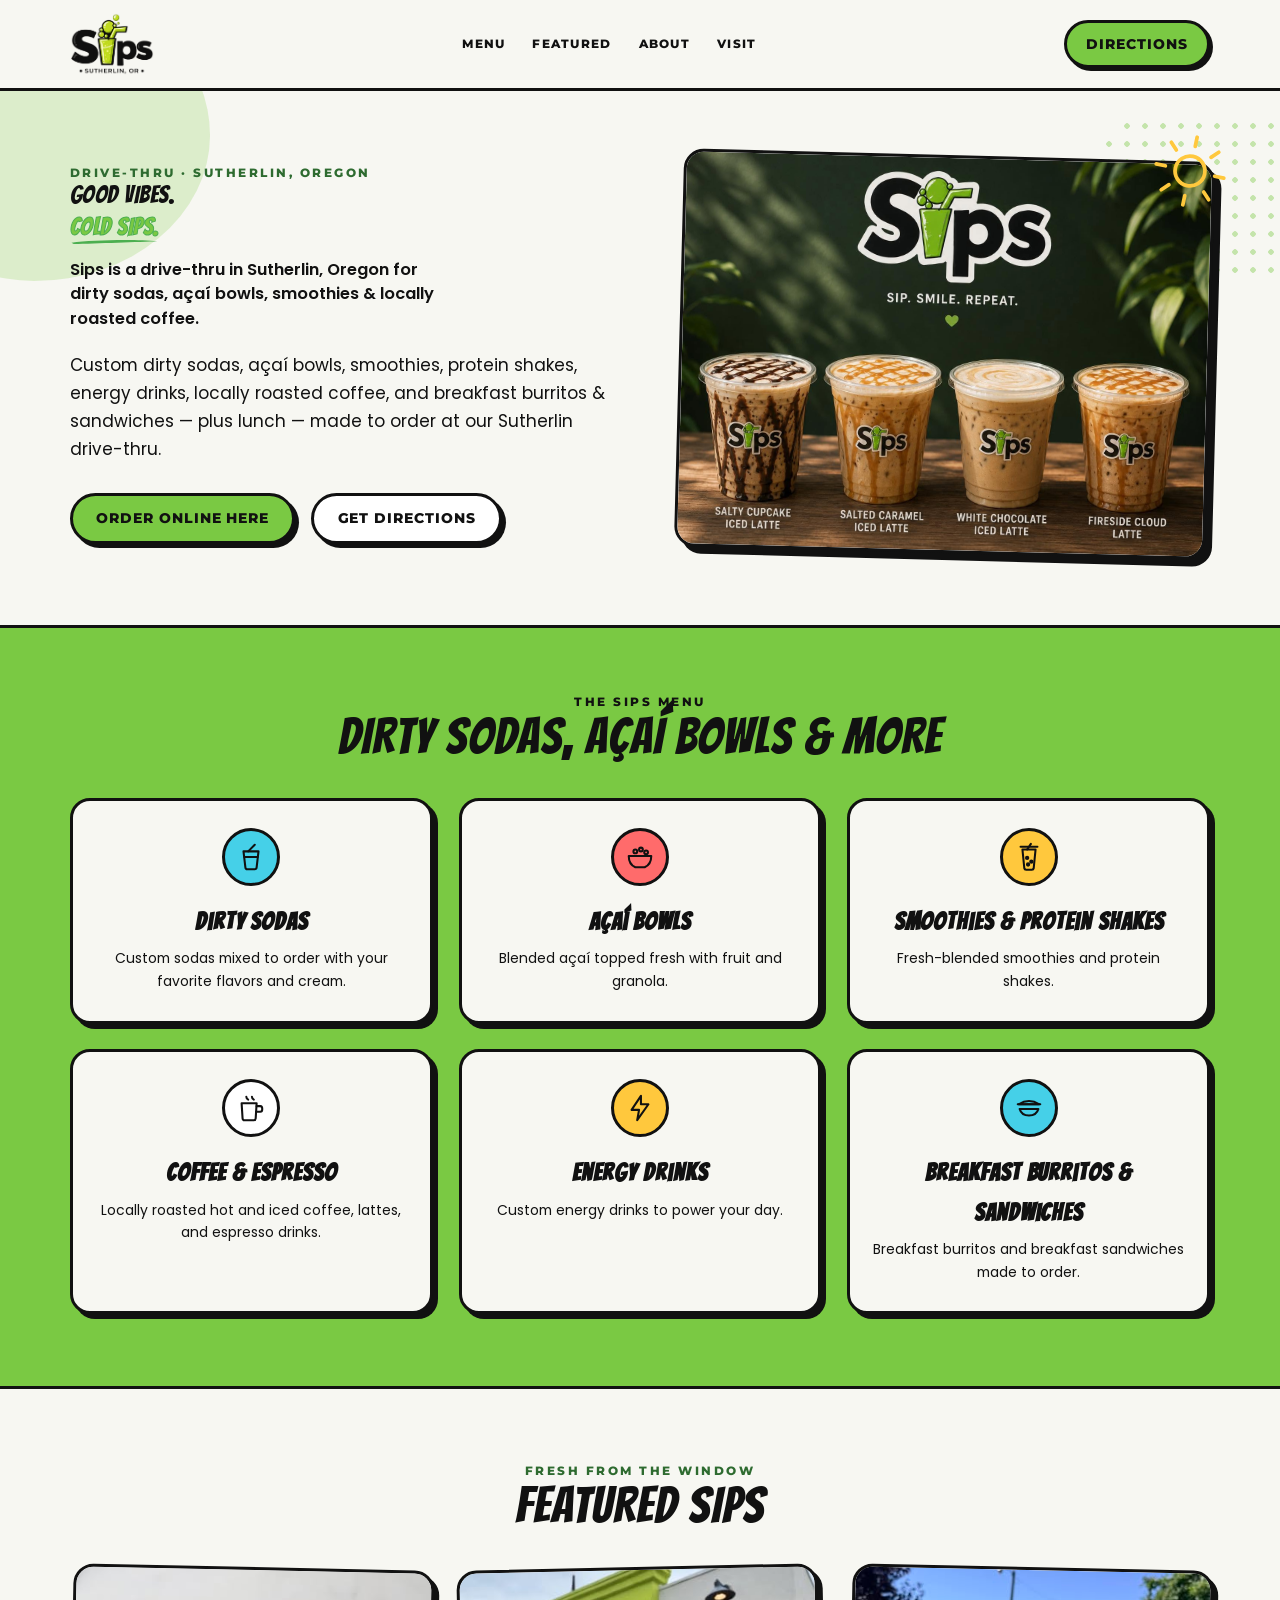
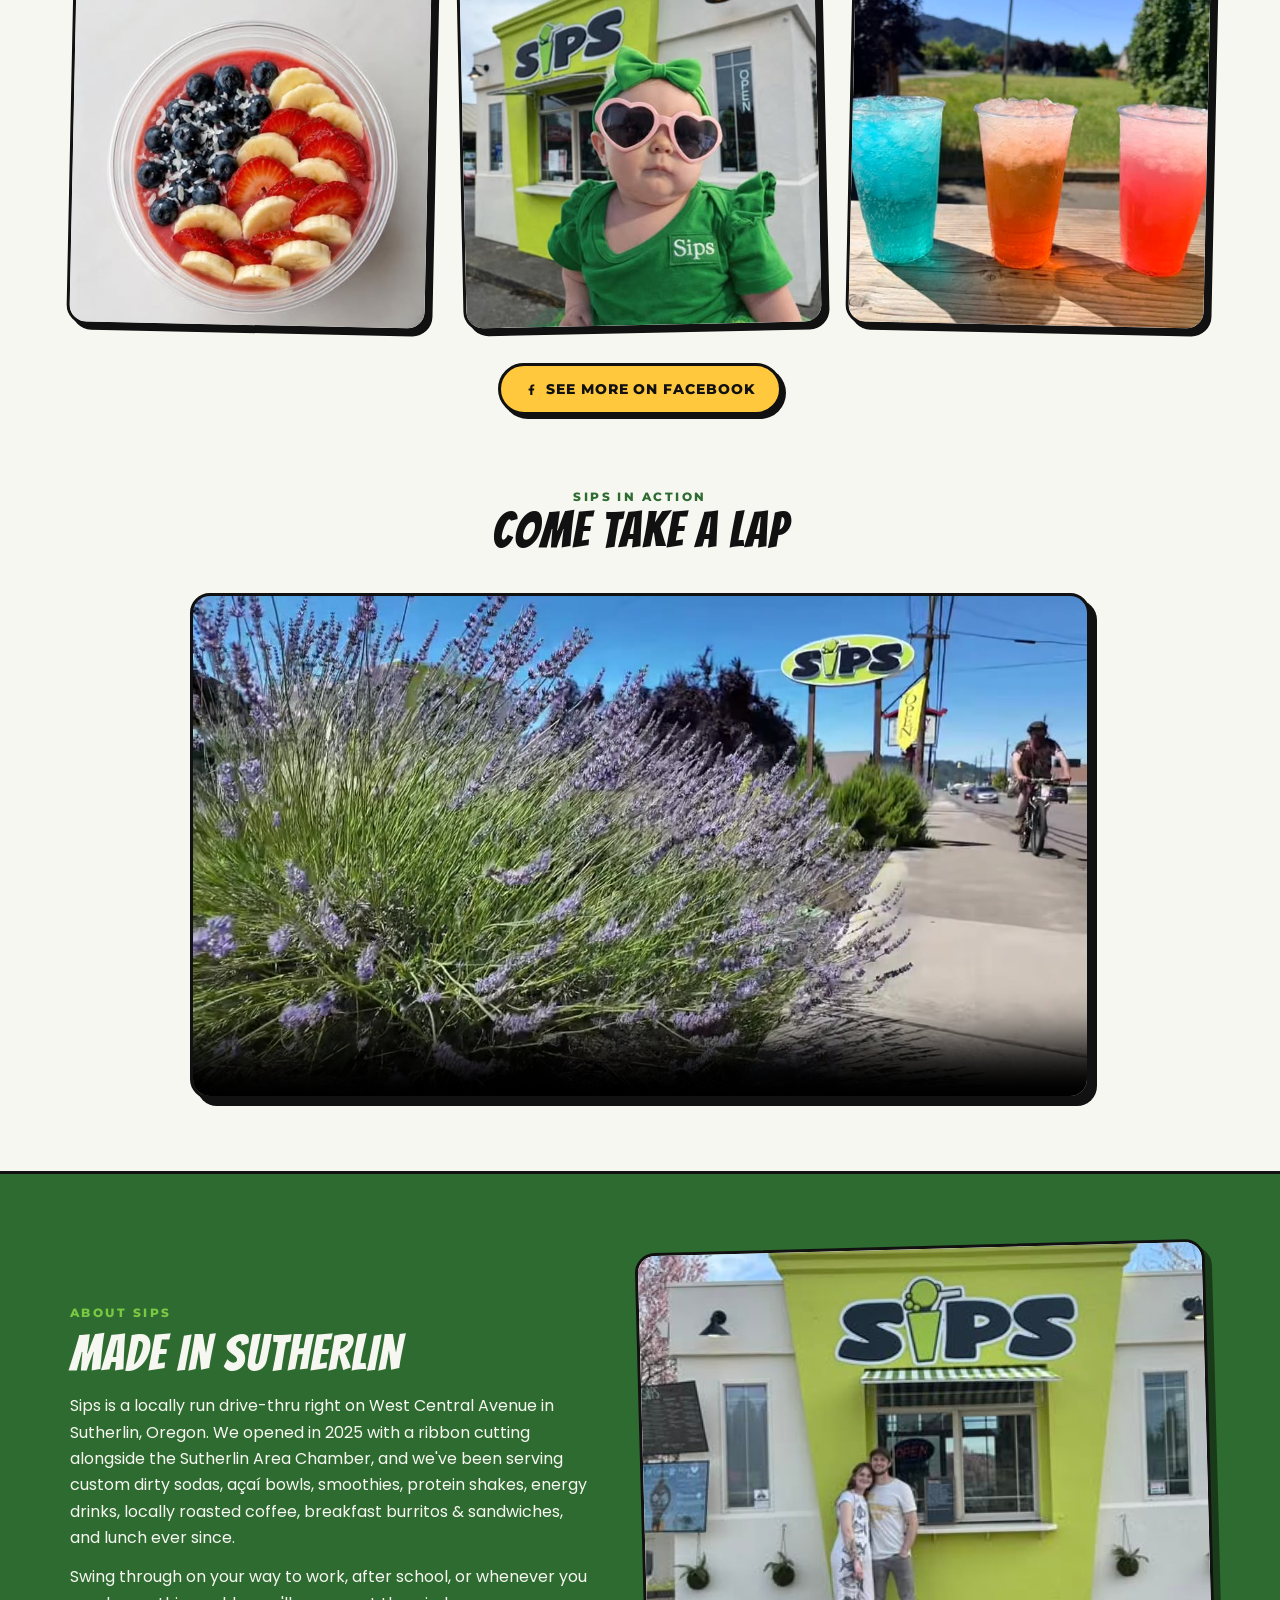
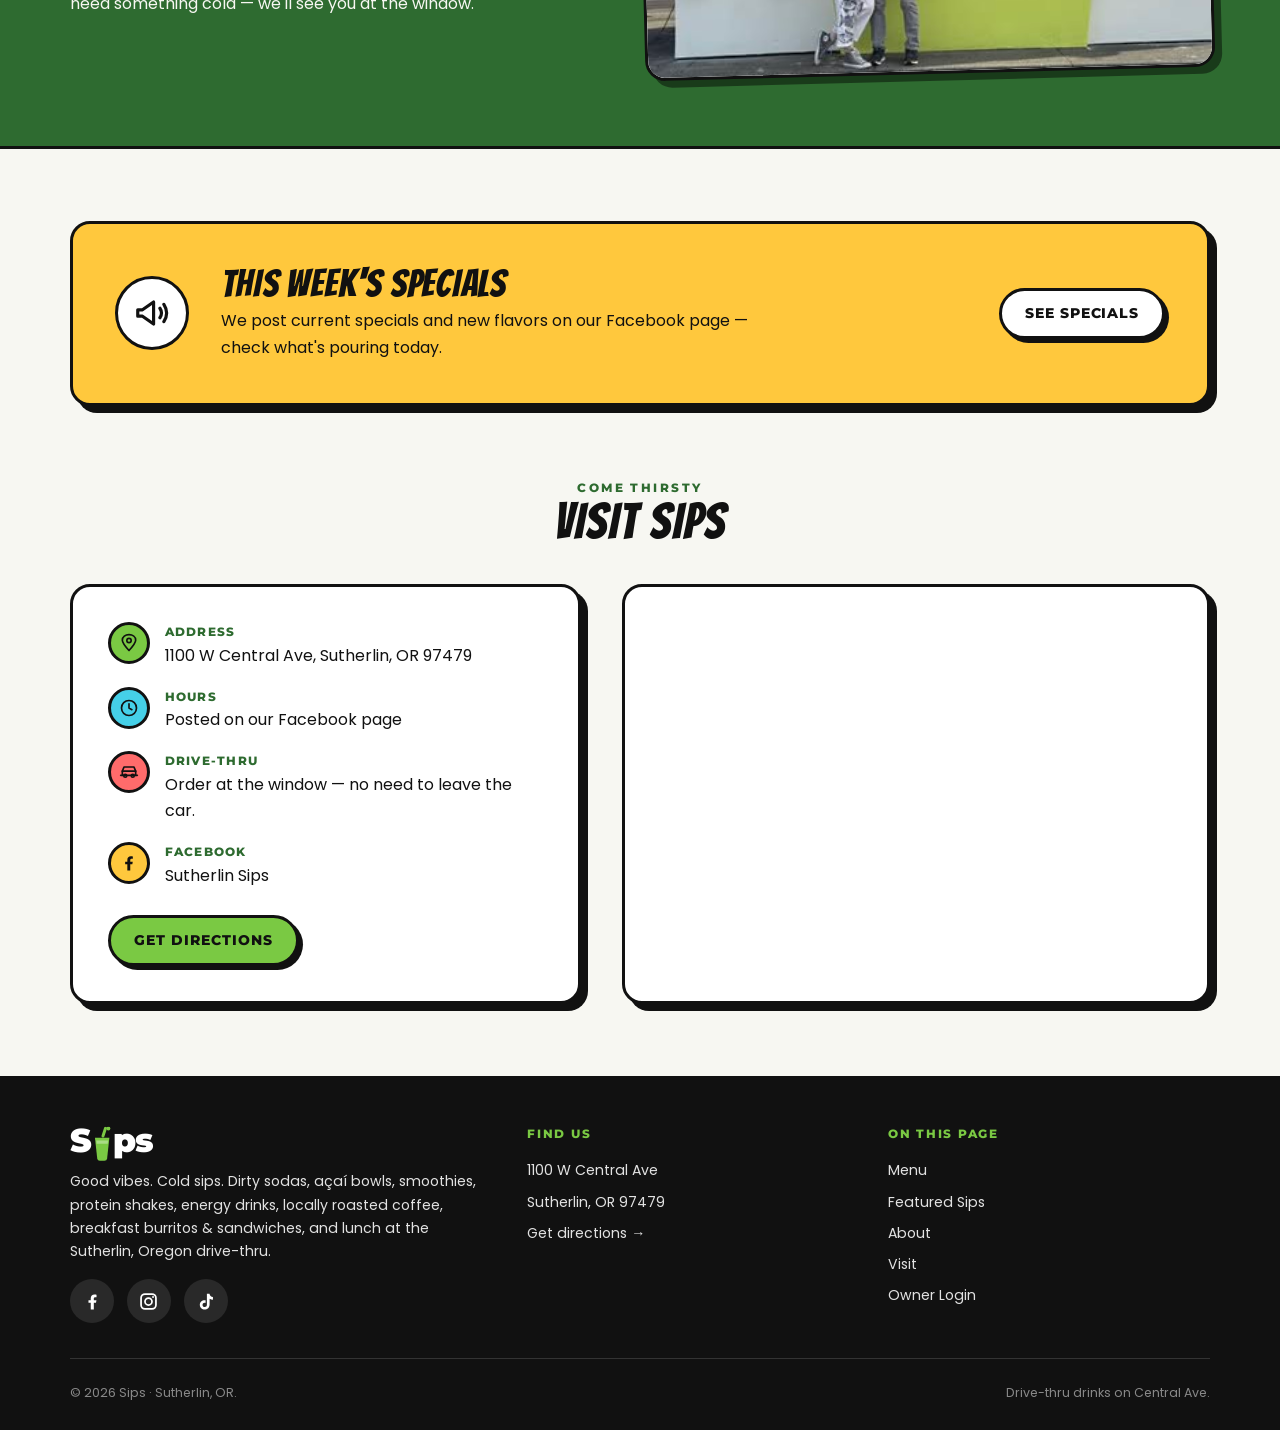
==== commit 63049087: "Restore Google Analytics tag and add it to the menu page The GA4 tag (G-PR8XRTZ9D1) was added earlie" ====
--- a/index.html
+++ b/index.html
@@ -3,6 +3,15 @@
 <head>
   <meta charset="UTF-8" />
   <meta name="viewport" content="width=device-width, initial-scale=1.0" />
+  <!-- Google tag (gtag.js) -->
+  <script async src="https://www.googletagmanager.com/gtag/js?id=G-PR8XRTZ9D1"></script>
+  <script>
+    window.dataLayer = window.dataLayer || [];
+    function gtag(){dataLayer.push(arguments);}
+    gtag('js', new Date());
+
+    gtag('config', 'G-PR8XRTZ9D1');
+  </script>
   <title>Sips Drive-Thru — Dirty Sodas, Açaí Bowls &amp; Coffee | Sutherlin, Oregon</title>
   <meta name="description" content="Sips is a drive-thru in Sutherlin, Oregon serving custom dirty sodas, açaí bowls, smoothies, protein shakes, energy drinks, locally roasted coffee, breakfast burritos &amp; sandwiches, and lunch. Order online or swing through." />
   <link rel="canonical" href="https://sutherlinsips.com/" />
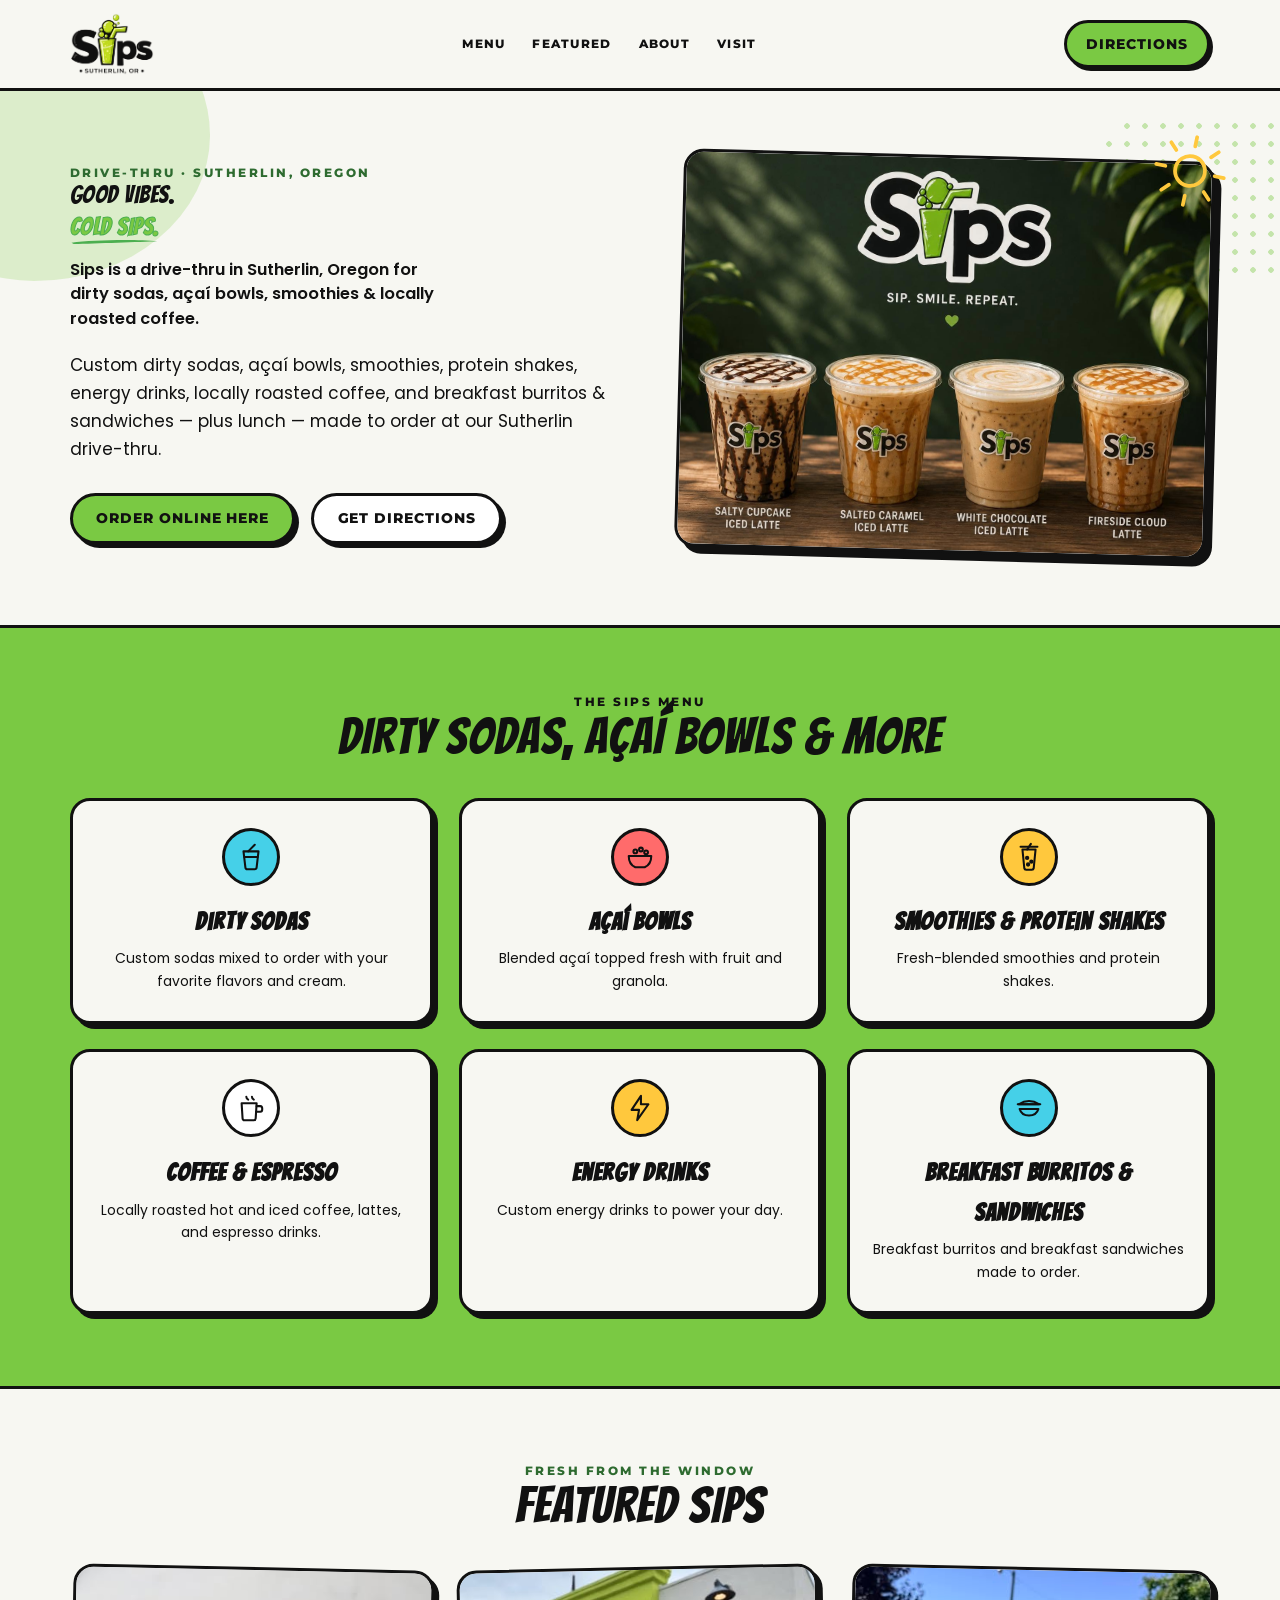
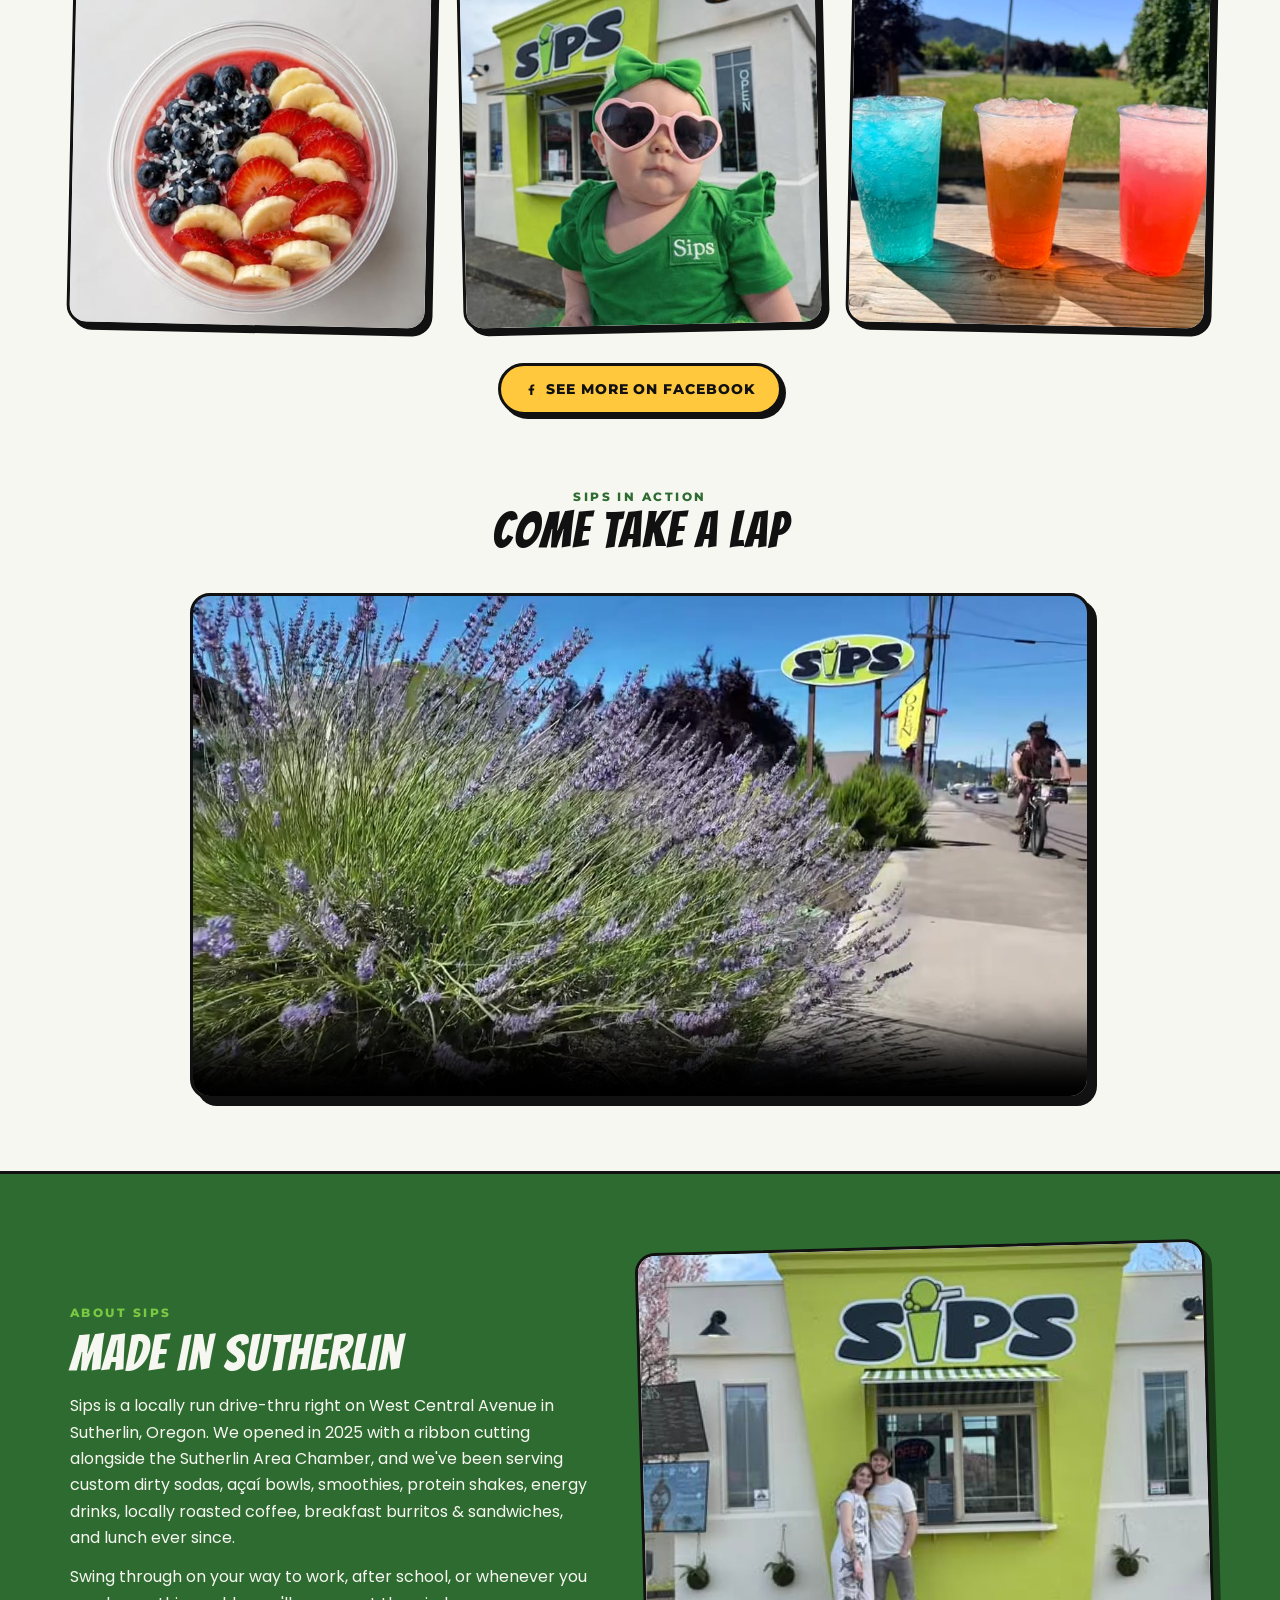
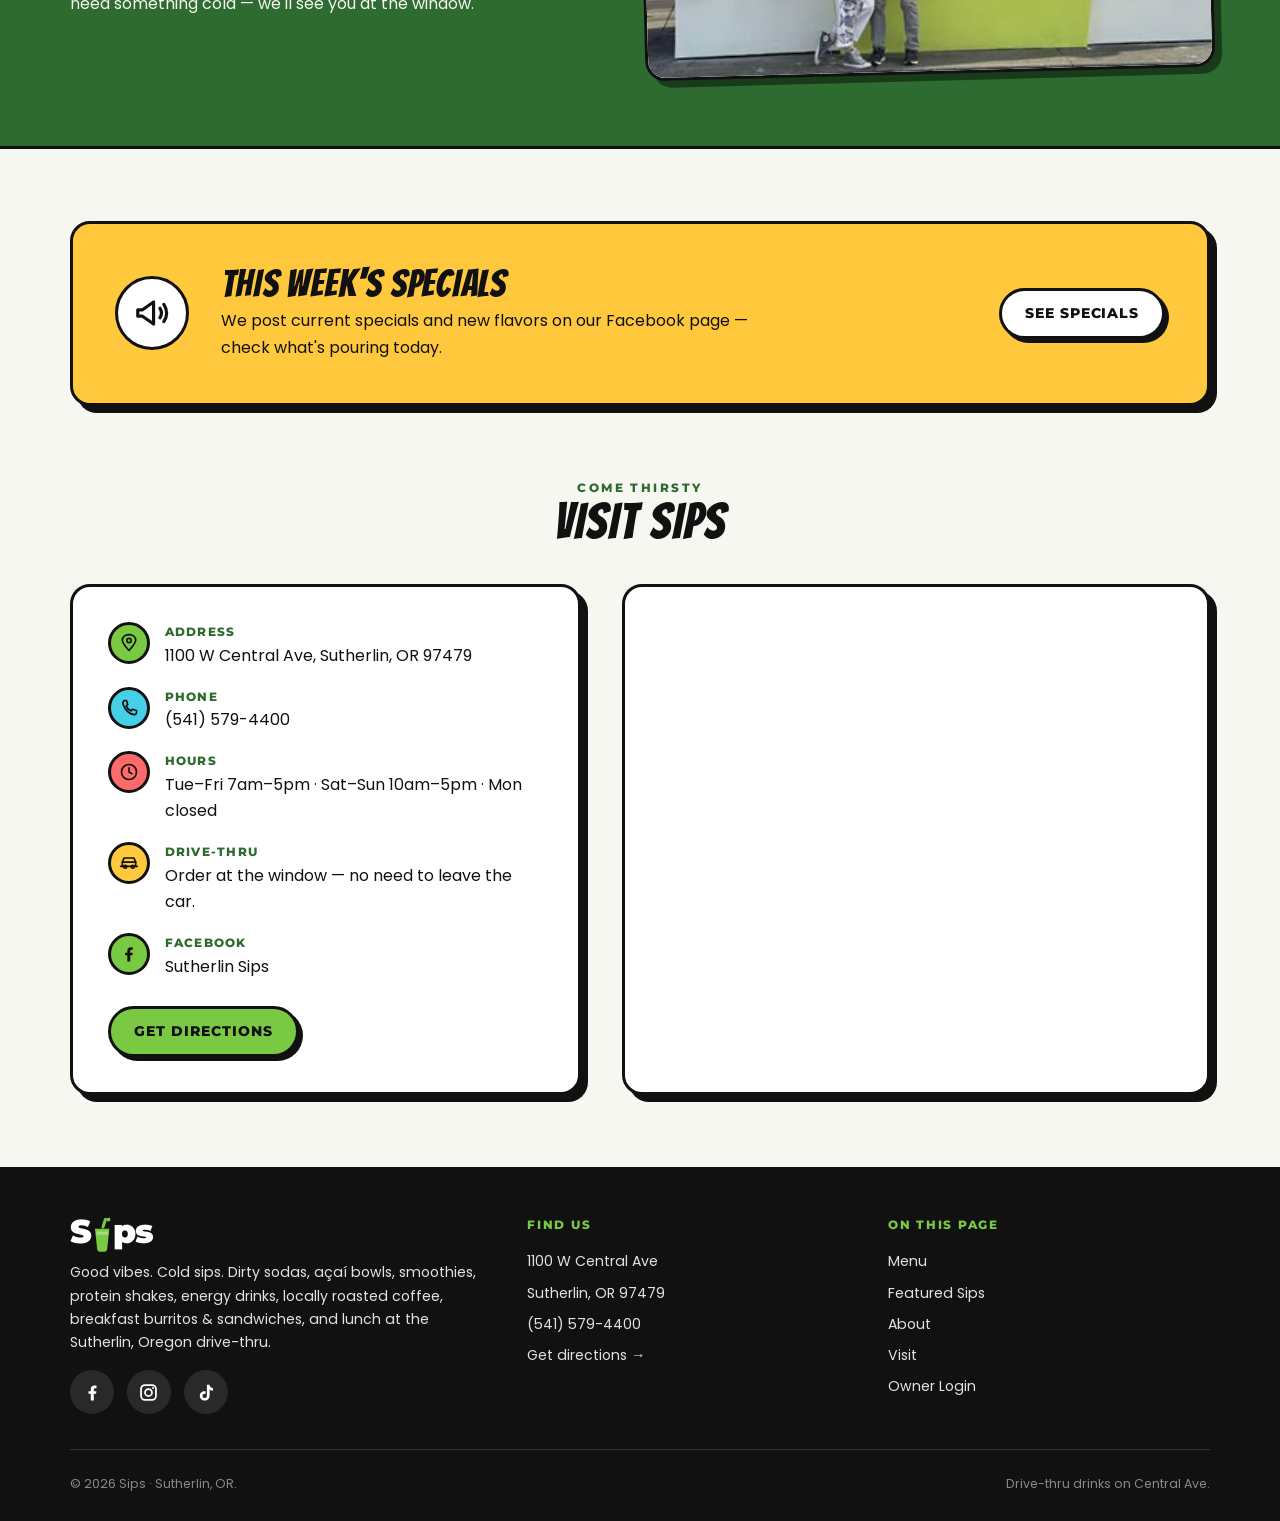
==== commit 243a5423: "Add verified phone, hours, geo & map to schema and Visit section All pulled from the live Google Bus" ====
--- a/index.html
+++ b/index.html
@@ -23,9 +23,8 @@
   <link rel="stylesheet" href="css/style.css" />
   <link rel="icon" type="image/svg+xml" href="assets/favicon.svg" />
 
-  <!-- LocalBusiness structured data. FIELDS TO CONFIRM WITH OWNER before
-       relying on them are commented out below (telephone, hours, geo,
-       Google profile URL) — do not guess these. -->
+  <!-- LocalBusiness structured data. All fields verified against the live
+       Google Business Profile (Aug 2026). -->
   <script type="application/ld+json">
   {
     "@context": "https://schema.org",
@@ -43,6 +42,13 @@
       "postalCode": "97479",
       "addressCountry": "US"
     },
+    "geo": { "@type": "GeoCoordinates", "latitude": 43.3872642, "longitude": -123.3288955 },
+    "telephone": "+1-541-579-4400",
+    "hasMap": "https://maps.google.com/?cid=10764666580449493852",
+    "openingHoursSpecification": [
+      { "@type": "OpeningHoursSpecification", "dayOfWeek": ["Tuesday","Wednesday","Thursday","Friday"], "opens": "07:00", "closes": "17:00" },
+      { "@type": "OpeningHoursSpecification", "dayOfWeek": ["Saturday","Sunday"], "opens": "10:00", "closes": "17:00" }
+    ],
     "servesCuisine": ["Coffee", "Smoothies", "Açaí Bowls", "Breakfast", "Lunch"],
     "priceRange": "$",
     "paymentAccepted": "Credit Card, Debit Card, NFC Mobile Payment",
@@ -51,18 +57,9 @@
     "sameAs": [
       "https://www.facebook.com/profile.php?id=61573799062839",
       "https://www.instagram.com/sutherlinsips/",
-      "https://www.tiktok.com/@sutherlinsips"
+      "https://www.tiktok.com/@sutherlinsips",
+      "https://maps.google.com/?cid=10764666580449493852"
     ]
-    /* TODO — add once confirmed with owner (do not guess):
-    ,"telephone": "+1-541-XXX-XXXX"
-    ,"geo": { "@type": "GeoCoordinates", "latitude": 0, "longitude": 0 }
-    ,"openingHoursSpecification": [
-      { "@type": "OpeningHoursSpecification",
-        "dayOfWeek": ["Monday","Tuesday","Wednesday","Thursday","Friday","Saturday","Sunday"],
-        "opens": "00:00", "closes": "00:00" }
-    ]
-    // Add the Google Business Profile URL to sameAs above.
-    */
   }
   </script>
 </head>
@@ -253,11 +250,17 @@
                 </div>
               </li>
               <li>
+                <span class="visit-icon"><svg aria-hidden="true"><use href="#icon-phone"></use></svg></span>
+                <div>
+                  <strong>Phone</strong>
+                  <a href="tel:+15415794400">(541) 579-4400</a>
+                </div>
+              </li>
+              <li>
                 <span class="visit-icon"><svg aria-hidden="true"><use href="#icon-clock"></use></svg></span>
                 <div>
                   <strong>Hours</strong>
-                  <!-- EDITABLE: replace with confirmed hours when available -->
-                  <span>Posted on our <a href="https://www.facebook.com/profile.php?id=61573799062839" target="_blank" rel="noopener">Facebook page</a></span>
+                  <span>Tue–Fri 7am–5pm · Sat–Sun 10am–5pm · Mon closed</span>
                 </div>
               </li>
               <li>
@@ -313,6 +316,7 @@
           <ul>
             <li>1100 W Central Ave</li>
             <li>Sutherlin, OR 97479</li>
+            <li><a href="tel:+15415794400">(541) 579-4400</a></li>
             <li><a href="https://www.google.com/maps/dir/?api=1&amp;destination=1100+W+Central+Ave,+Sutherlin,+OR+97479" target="_blank" rel="noopener">Get directions →</a></li>
           </ul>
         </div>
